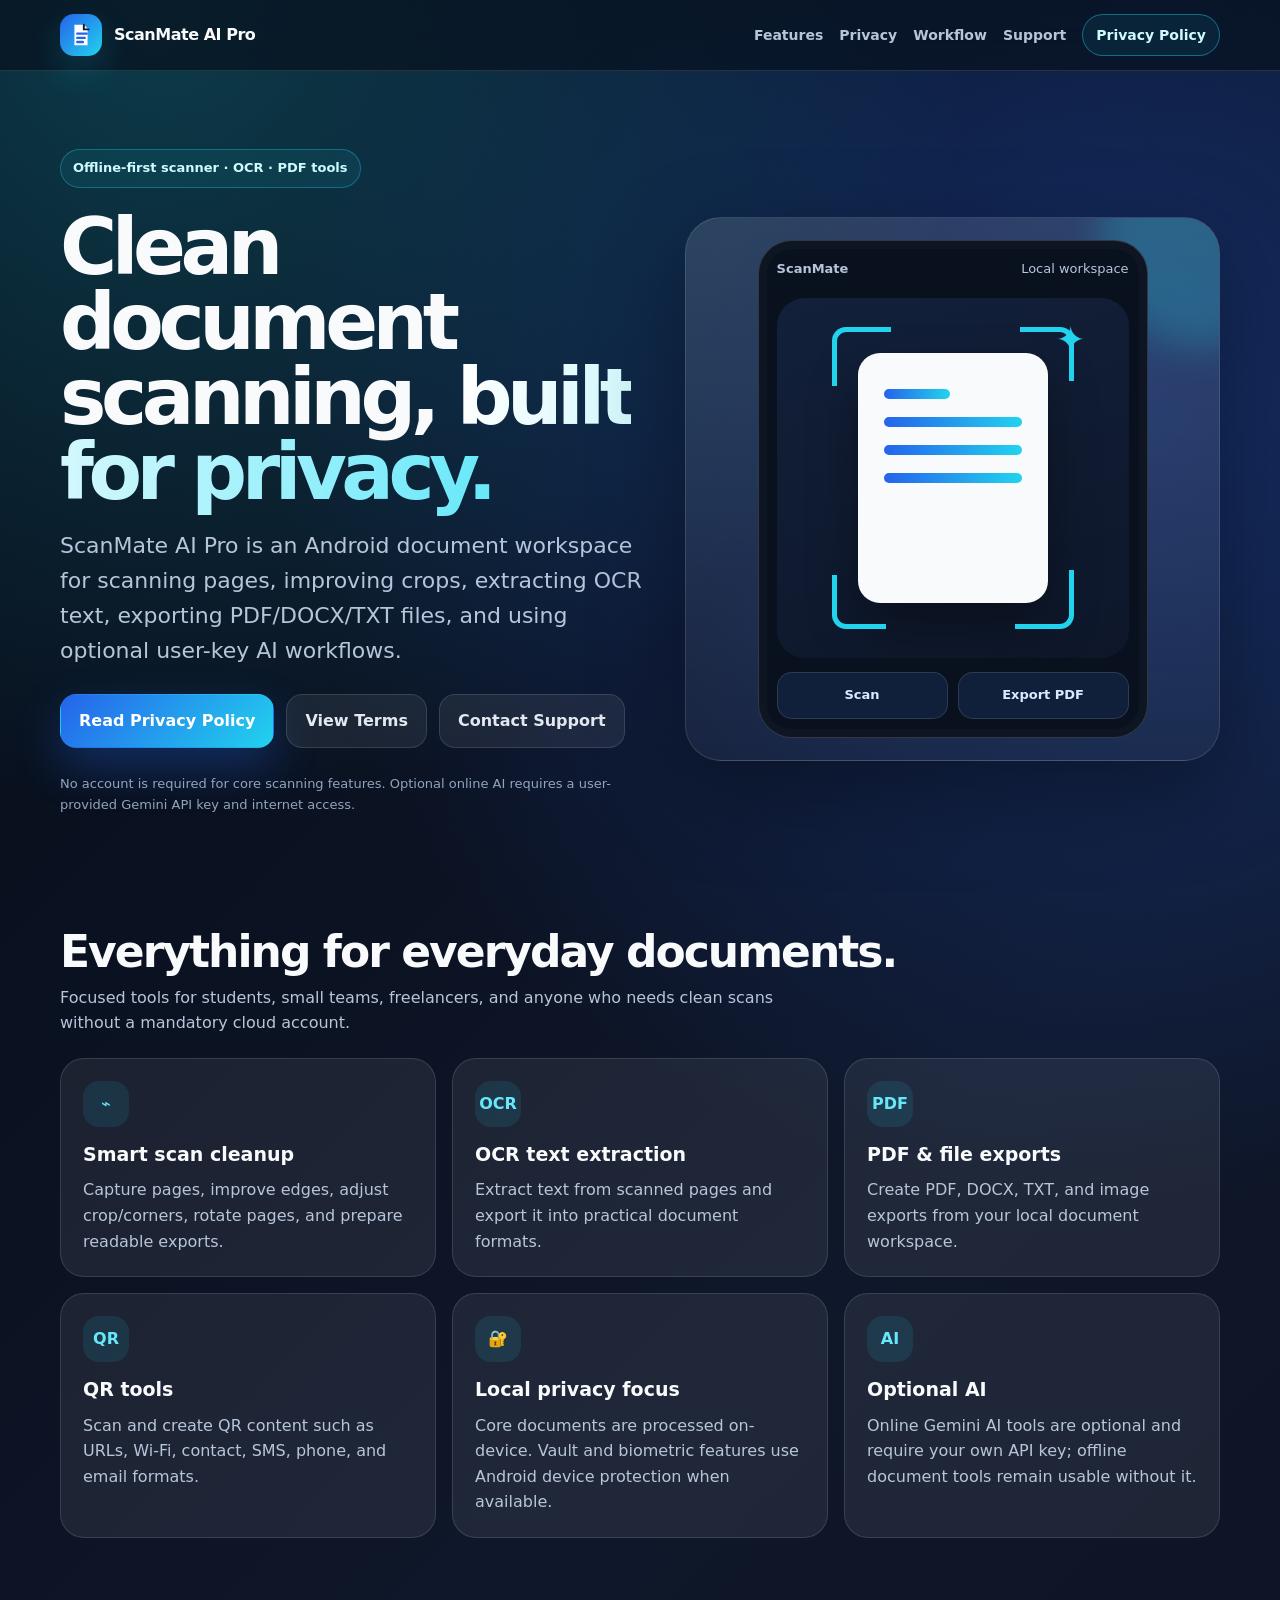
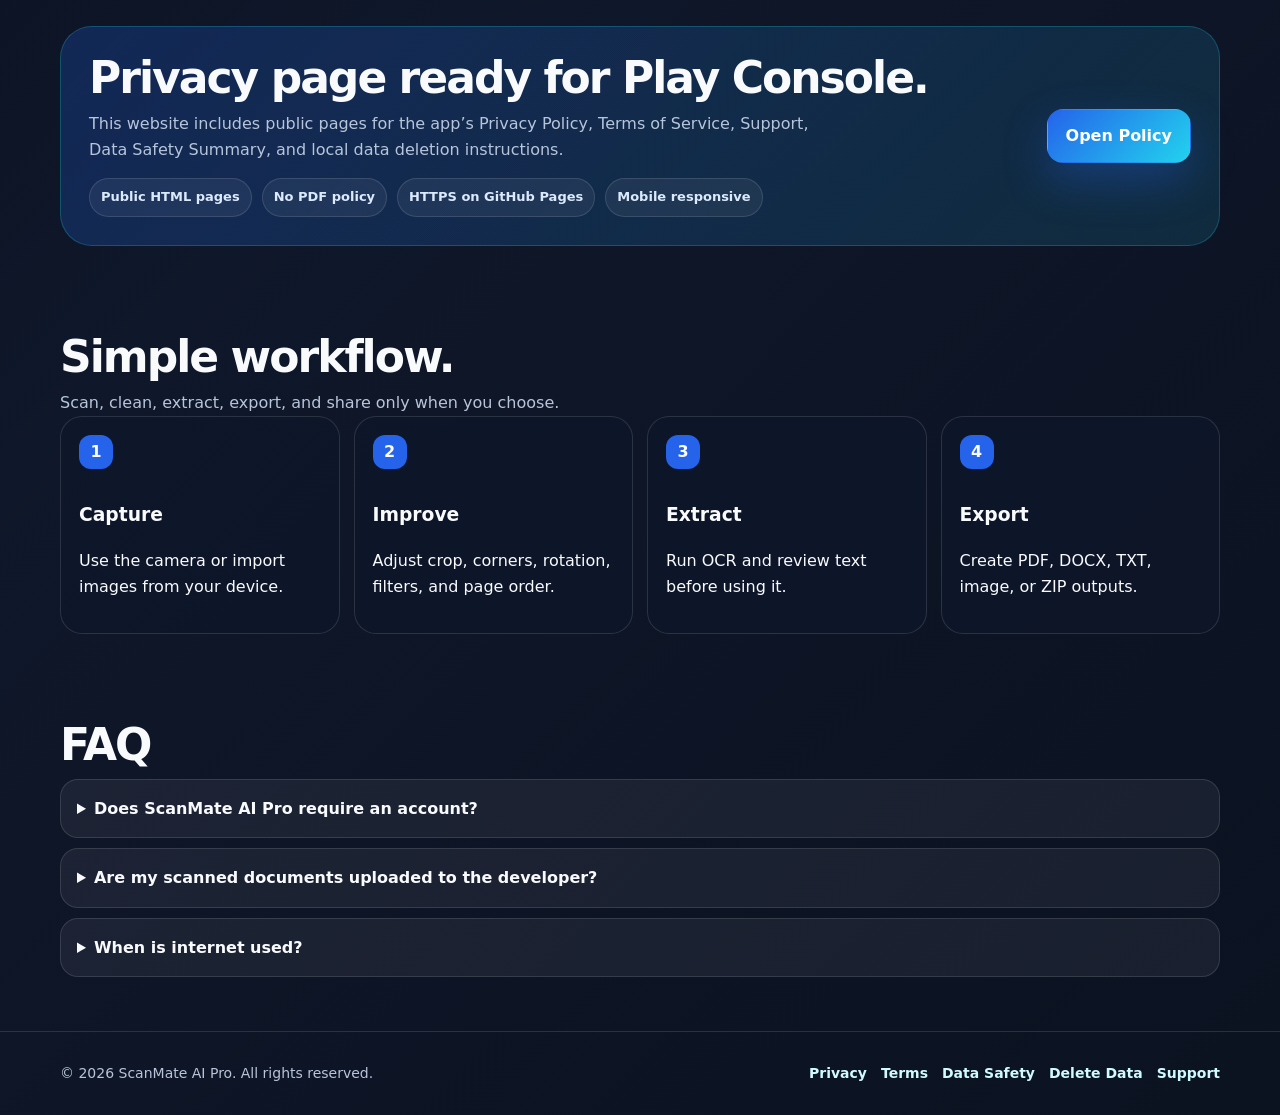
==== index.html @ 618969b6 "Add files via upload" ====
<!doctype html>
<html lang="en">
<head>
  <meta charset="utf-8" />
  <meta name="viewport" content="width=device-width, initial-scale=1" />
  <title>ScanMate AI Pro — Offline-first Document Scanner</title>
  <meta name="description" content="ScanMate AI Pro is an offline-first Android document scanner for scanning, OCR, PDF export, QR tools, local file management, and optional user-key AI workflows." />
  <meta name="theme-color" content="#0F172A" />
  <meta property="og:title" content="ScanMate AI Pro" />
  <meta property="og:description" content="Offline-first Android document scanner for clean scans, OCR, PDF export, and local document tools." />
  <meta property="og:type" content="website" />
  <style>
    :root{
      --bg:#07111f; --bg2:#0f172a; --panel:#101b31; --panel2:#111f38;
      --text:#f8fafc; --muted:#b7c5da; --soft:#dbeafe; --line:rgba(255,255,255,.12);
      --blue:#2563eb; --blue2:#1d4ed8; --cyan:#22d3ee; --cyan2:#67e8f9; --green:#34d399;
      --shadow:0 30px 90px rgba(0,0,0,.35); --radius:28px;
    }
    *{box-sizing:border-box}
    html{scroll-behavior:smooth}
    body{margin:0;font-family:Inter, ui-sans-serif, system-ui, -apple-system, BlinkMacSystemFont, "Segoe UI", Arial, sans-serif;background:radial-gradient(circle at 12% 0%, rgba(34,211,238,.24), transparent 28%),radial-gradient(circle at 86% 14%, rgba(37,99,235,.32), transparent 32%),linear-gradient(135deg,#050b16 0%,#0f172a 52%,#0b1220 100%);color:var(--text);line-height:1.6}
    a{color:inherit;text-decoration:none}
    .container{width:min(1160px, calc(100% - 36px));margin-inline:auto}
    .skip{position:absolute;left:-999px;top:auto}.skip:focus{left:16px;top:16px;background:white;color:#0f172a;padding:10px 14px;border-radius:12px;z-index:20}
    header{position:sticky;top:0;z-index:10;backdrop-filter:blur(18px);background:rgba(7,17,31,.72);border-bottom:1px solid var(--line)}
    .nav{display:flex;align-items:center;justify-content:space-between;padding:14px 0;gap:18px}
    .brand{display:flex;align-items:center;gap:12px;font-weight:900;letter-spacing:-.03em}
    .brand-mark{width:42px;height:42px;border-radius:14px;background:linear-gradient(135deg,var(--blue),var(--cyan));display:grid;place-items:center;box-shadow:0 14px 35px rgba(34,211,238,.18)}
    .brand-mark svg{width:30px;height:30px}.navlinks{display:flex;align-items:center;gap:16px;color:var(--muted);font-size:14px;font-weight:700}.navlinks a:hover{color:var(--text)}
    .cta-mini{border:1px solid rgba(34,211,238,.42);color:#cffafe;padding:9px 13px;border-radius:999px;background:rgba(34,211,238,.08)}
    .hero{padding:78px 0 56px}.hero-grid{display:grid;grid-template-columns:1.05fr .95fr;gap:34px;align-items:center}
    .eyebrow{display:inline-flex;align-items:center;gap:8px;color:#cffafe;border:1px solid rgba(34,211,238,.32);background:rgba(34,211,238,.08);padding:8px 12px;border-radius:999px;font-size:13px;font-weight:800}
    h1{font-size:clamp(42px,7vw,78px);line-height:.96;letter-spacing:-.07em;margin:22px 0 18px} .gradient{background:linear-gradient(90deg,#fff,#67e8f9);-webkit-background-clip:text;background-clip:text;color:transparent}
    .lead{font-size:clamp(17px,2.3vw,22px);color:var(--muted);max-width:720px;margin:0 0 26px}.hero-actions{display:flex;flex-wrap:wrap;gap:12px;margin:26px 0}.btn{display:inline-flex;align-items:center;justify-content:center;gap:10px;padding:13px 18px;border-radius:16px;font-weight:900;border:1px solid transparent}.btn.primary{background:linear-gradient(135deg,var(--blue),var(--cyan));color:#fff;box-shadow:0 18px 45px rgba(37,99,235,.32)}.btn.secondary{background:rgba(255,255,255,.07);border-color:var(--line);color:#e2e8f0}.small-note{font-size:13px;color:#91a4be}
    .phone-card{position:relative;background:linear-gradient(180deg,rgba(255,255,255,.12),rgba(255,255,255,.04));border:1px solid var(--line);border-radius:36px;padding:22px;box-shadow:var(--shadow);overflow:hidden}.phone-card:before{content:"";position:absolute;inset:-80px -90px auto auto;width:210px;height:210px;border-radius:50%;background:rgba(34,211,238,.24);filter:blur(18px)}
    .mock{position:relative;max-width:390px;margin:auto;border:1px solid rgba(255,255,255,.16);border-radius:34px;background:#09111f;padding:18px;box-shadow:inset 0 0 0 8px rgba(255,255,255,.02)}
    .mock-top{display:flex;justify-content:space-between;align-items:center;margin-bottom:18px;color:var(--muted);font-size:13px}.scanner{height:360px;border-radius:28px;background:linear-gradient(160deg,#12203a,#0e172a);position:relative;display:grid;place-items:center;overflow:hidden}.doc{width:190px;height:250px;border-radius:22px;background:#f8fafc;box-shadow:0 25px 50px rgba(0,0,0,.35);position:relative;padding:36px 26px}.doc:before,.doc:after{content:"";position:absolute;border:5px solid var(--cyan);width:54px;height:54px}.doc:before{left:-26px;top:-26px;border-right:0;border-bottom:0;border-radius:14px 0 0 0}.doc:after{right:-26px;bottom:-26px;border-left:0;border-top:0;border-radius:0 0 14px 0}.corner-a,.corner-b{position:absolute;border:5px solid var(--cyan);width:54px;height:54px}.corner-a{right:-26px;top:-26px;border-left:0;border-bottom:0;border-radius:0 14px 0 0}.corner-b{left:-26px;bottom:-26px;border-right:0;border-top:0;border-radius:0 0 0 14px}.line{height:10px;background:linear-gradient(90deg,#2563eb,#22d3ee);border-radius:999px;margin-bottom:18px}.line:nth-child(2){width:90%}.line:nth-child(3){width:72%}.line:nth-child(4){width:48%}.spark{position:absolute;right:-38px;top:-42px;color:#22d3ee;font-size:36px}.mock-buttons{display:grid;grid-template-columns:1fr 1fr;gap:10px;margin-top:14px}.mock-button{background:#10203b;border:1px solid rgba(255,255,255,.12);border-radius:15px;padding:12px;color:#dbeafe;font-size:13px;font-weight:800;text-align:center}
    .section{padding:44px 0}.section-head{display:flex;justify-content:space-between;align-items:end;gap:20px;margin-bottom:22px}.section h2{font-size:clamp(28px,4vw,44px);line-height:1.05;letter-spacing:-.045em;margin:0}.section p.sub{color:var(--muted);max-width:720px;margin:10px 0 0}.grid{display:grid;grid-template-columns:repeat(3,1fr);gap:16px}.card{background:rgba(255,255,255,.07);border:1px solid var(--line);border-radius:24px;padding:22px}.card h3{font-size:19px;margin:12px 0 8px}.card p{color:var(--muted);margin:0}.icon{width:46px;height:46px;border-radius:16px;display:grid;place-items:center;background:rgba(34,211,238,.11);color:#67e8f9;font-weight:900}.privacy-band{background:linear-gradient(135deg,rgba(37,99,235,.24),rgba(34,211,238,.12));border:1px solid rgba(34,211,238,.24);border-radius:32px;padding:28px;display:grid;grid-template-columns:1fr auto;gap:20px;align-items:center}.pill-list{display:flex;flex-wrap:wrap;gap:10px;margin-top:16px}.pill{border:1px solid var(--line);background:rgba(255,255,255,.06);border-radius:999px;padding:8px 11px;color:#dbeafe;font-size:13px;font-weight:800}
    .steps{display:grid;grid-template-columns:repeat(4,1fr);gap:14px}.step{padding:18px;border-radius:22px;border:1px solid var(--line);background:rgba(15,23,42,.72)}.num{display:inline-grid;place-items:center;width:34px;height:34px;border-radius:12px;background:#2563eb;font-weight:900;margin-bottom:12px}.faq details{background:rgba(255,255,255,.06);border:1px solid var(--line);border-radius:18px;padding:16px;margin:10px 0}.faq summary{font-weight:900;cursor:pointer}.faq p{color:var(--muted)}
    footer{border-top:1px solid var(--line);padding:30px 0;color:var(--muted);font-size:14px}.foot{display:flex;justify-content:space-between;gap:20px;flex-wrap:wrap}.foot-links{display:flex;gap:14px;flex-wrap:wrap}.foot-links a{color:#cffafe;font-weight:800}
    @media(max-width:900px){.hero-grid,.privacy-band{grid-template-columns:1fr}.grid,.steps{grid-template-columns:1fr 1fr}.navlinks{display:none}.hero{padding-top:48px}.scanner{height:320px}}
    @media(max-width:560px){.container{width:min(100% - 26px,1160px)}.grid,.steps{grid-template-columns:1fr}.hero-actions .btn{width:100%}.phone-card{padding:12px;border-radius:28px}.doc{transform:scale(.88)}h1{font-size:42px}}
  </style>
</head>
<body>
  <a class="skip" href="#main">Skip to content</a>
  <header>
    <nav class="container nav" aria-label="Primary navigation">
      <a class="brand" href="index.html" aria-label="ScanMate AI Pro home">
        <span class="brand-mark" aria-hidden="true"><svg viewBox="0 0 64 64" fill="none"><path d="M18 10h20l8 8v36H18V10Z" fill="white"/><path d="M38 10v10h10" stroke="#0F172A" stroke-width="4" stroke-linecap="round"/><path d="M24 29h20M24 38h16M24 47h12" stroke="#2563EB" stroke-width="5" stroke-linecap="round"/></svg></span>
        <span>ScanMate AI Pro</span>
      </a>
      <div class="navlinks">
        <a href="#features">Features</a><a href="#privacy">Privacy</a><a href="#workflow">Workflow</a><a href="support.html">Support</a><a class="cta-mini" href="privacy.html">Privacy Policy</a>
      </div>
    </nav>
  </header>
  <main id="main">
    <section class="hero">
      <div class="container hero-grid">
        <div>
          <span class="eyebrow">Offline-first scanner · OCR · PDF tools</span>
          <h1>Clean document scanning, <span class="gradient">built for privacy.</span></h1>
          <p class="lead">ScanMate AI Pro is an Android document workspace for scanning pages, improving crops, extracting OCR text, exporting PDF/DOCX/TXT files, and using optional user-key AI workflows.</p>
          <div class="hero-actions">
            <a class="btn primary" href="privacy.html">Read Privacy Policy</a>
            <a class="btn secondary" href="terms.html">View Terms</a>
            <a class="btn secondary" href="support.html">Contact Support</a>
          </div>
          <p class="small-note">No account is required for core scanning features. Optional online AI requires a user-provided Gemini API key and internet access.</p>
        </div>
        <div class="phone-card" aria-label="App preview illustration">
          <div class="mock">
            <div class="mock-top"><strong>ScanMate</strong><span>Local workspace</span></div>
            <div class="scanner">
              <div class="doc">
                <span class="spark">✦</span><span class="corner-a"></span><span class="corner-b"></span>
                <div class="line"></div><div class="line"></div><div class="line"></div><div class="line"></div>
              </div>
            </div>
            <div class="mock-buttons"><div class="mock-button">Scan</div><div class="mock-button">Export PDF</div></div>
          </div>
        </div>
      </div>
    </section>
    <section id="features" class="section">
      <div class="container">
        <div class="section-head"><div><h2>Everything for everyday documents.</h2><p class="sub">Focused tools for students, small teams, freelancers, and anyone who needs clean scans without a mandatory cloud account.</p></div></div>
        <div class="grid">
          <article class="card"><div class="icon">⌁</div><h3>Smart scan cleanup</h3><p>Capture pages, improve edges, adjust crop/corners, rotate pages, and prepare readable exports.</p></article>
          <article class="card"><div class="icon">OCR</div><h3>OCR text extraction</h3><p>Extract text from scanned pages and export it into practical document formats.</p></article>
          <article class="card"><div class="icon">PDF</div><h3>PDF & file exports</h3><p>Create PDF, DOCX, TXT, and image exports from your local document workspace.</p></article>
          <article class="card"><div class="icon">QR</div><h3>QR tools</h3><p>Scan and create QR content such as URLs, Wi-Fi, contact, SMS, phone, and email formats.</p></article>
          <article class="card"><div class="icon">🔐</div><h3>Local privacy focus</h3><p>Core documents are processed on-device. Vault and biometric features use Android device protection when available.</p></article>
          <article class="card"><div class="icon">AI</div><h3>Optional AI</h3><p>Online Gemini AI tools are optional and require your own API key; offline document tools remain usable without it.</p></article>
        </div>
      </div>
    </section>
    <section id="privacy" class="section">
      <div class="container privacy-band">
        <div>
          <h2>Privacy page ready for Play Console.</h2>
          <p class="sub">This website includes public pages for the app’s Privacy Policy, Terms of Service, Support, Data Safety Summary, and local data deletion instructions.</p>
          <div class="pill-list"><span class="pill">Public HTML pages</span><span class="pill">No PDF policy</span><span class="pill">HTTPS on GitHub Pages</span><span class="pill">Mobile responsive</span></div>
        </div>
        <a class="btn primary" href="privacy.html">Open Policy</a>
      </div>
    </section>
    <section id="workflow" class="section">
      <div class="container">
        <h2>Simple workflow.</h2><p class="sub">Scan, clean, extract, export, and share only when you choose.</p>
        <div class="steps">
          <div class="step"><span class="num">1</span><h3>Capture</h3><p>Use the camera or import images from your device.</p></div>
          <div class="step"><span class="num">2</span><h3>Improve</h3><p>Adjust crop, corners, rotation, filters, and page order.</p></div>
          <div class="step"><span class="num">3</span><h3>Extract</h3><p>Run OCR and review text before using it.</p></div>
          <div class="step"><span class="num">4</span><h3>Export</h3><p>Create PDF, DOCX, TXT, image, or ZIP outputs.</p></div>
        </div>
      </div>
    </section>
    <section class="section faq">
      <div class="container">
        <h2>FAQ</h2>
        <details><summary>Does ScanMate AI Pro require an account?</summary><p>No account is required for core scanning, OCR, local file management, and export features.</p></details>
        <details><summary>Are my scanned documents uploaded to the developer?</summary><p>Core scanning and document processing are designed to happen locally on your device. The developer does not operate a required cloud sync server for core features.</p></details>
        <details><summary>When is internet used?</summary><p>Internet may be used for optional user-key Gemini AI features, opening external help links, or any feature you intentionally use that needs a network connection.</p></details>
      </div>
    </section>
  </main>
  <footer>
    <div class="container foot"><span>© 2026 ScanMate AI Pro. All rights reserved.</span><div class="foot-links"><a href="privacy.html">Privacy</a><a href="terms.html">Terms</a><a href="data-safety.html">Data Safety</a><a href="delete-data.html">Delete Data</a><a href="support.html">Support</a></div></div>
  </footer>
</body>
</html>
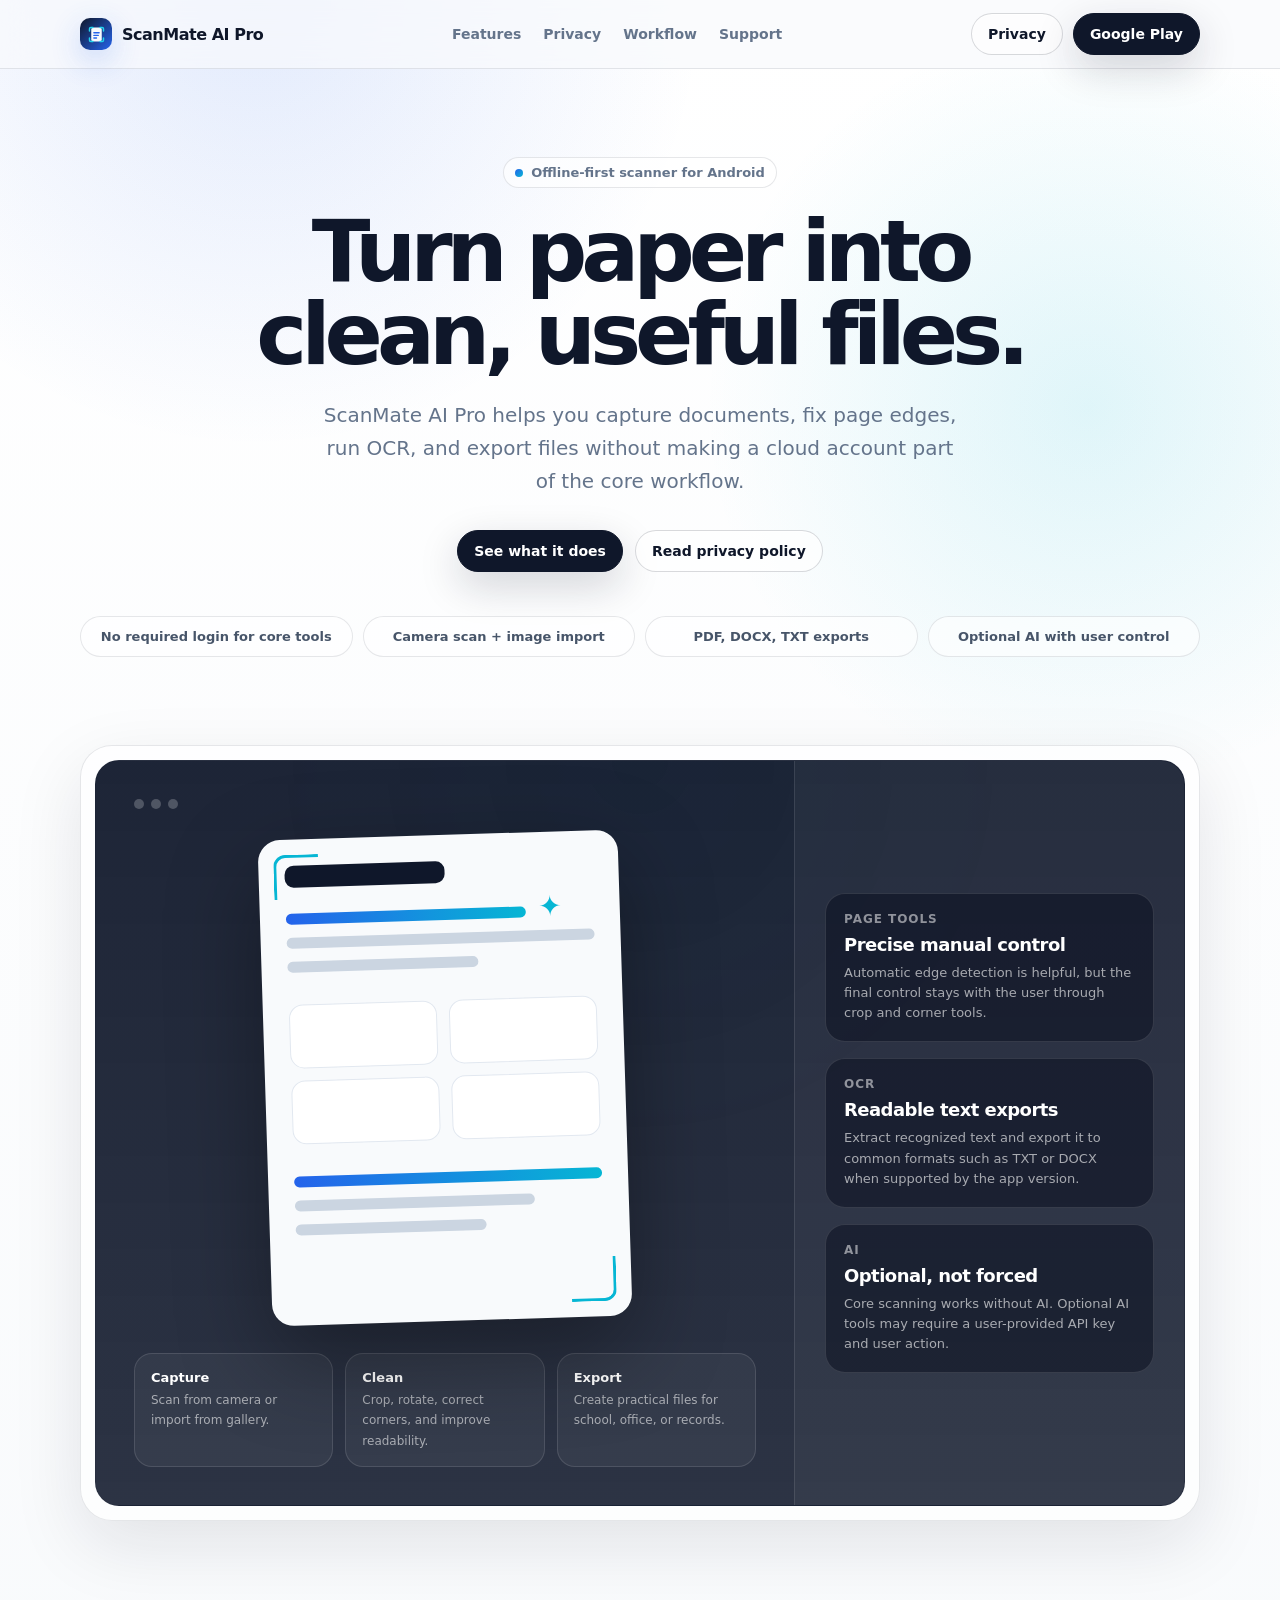
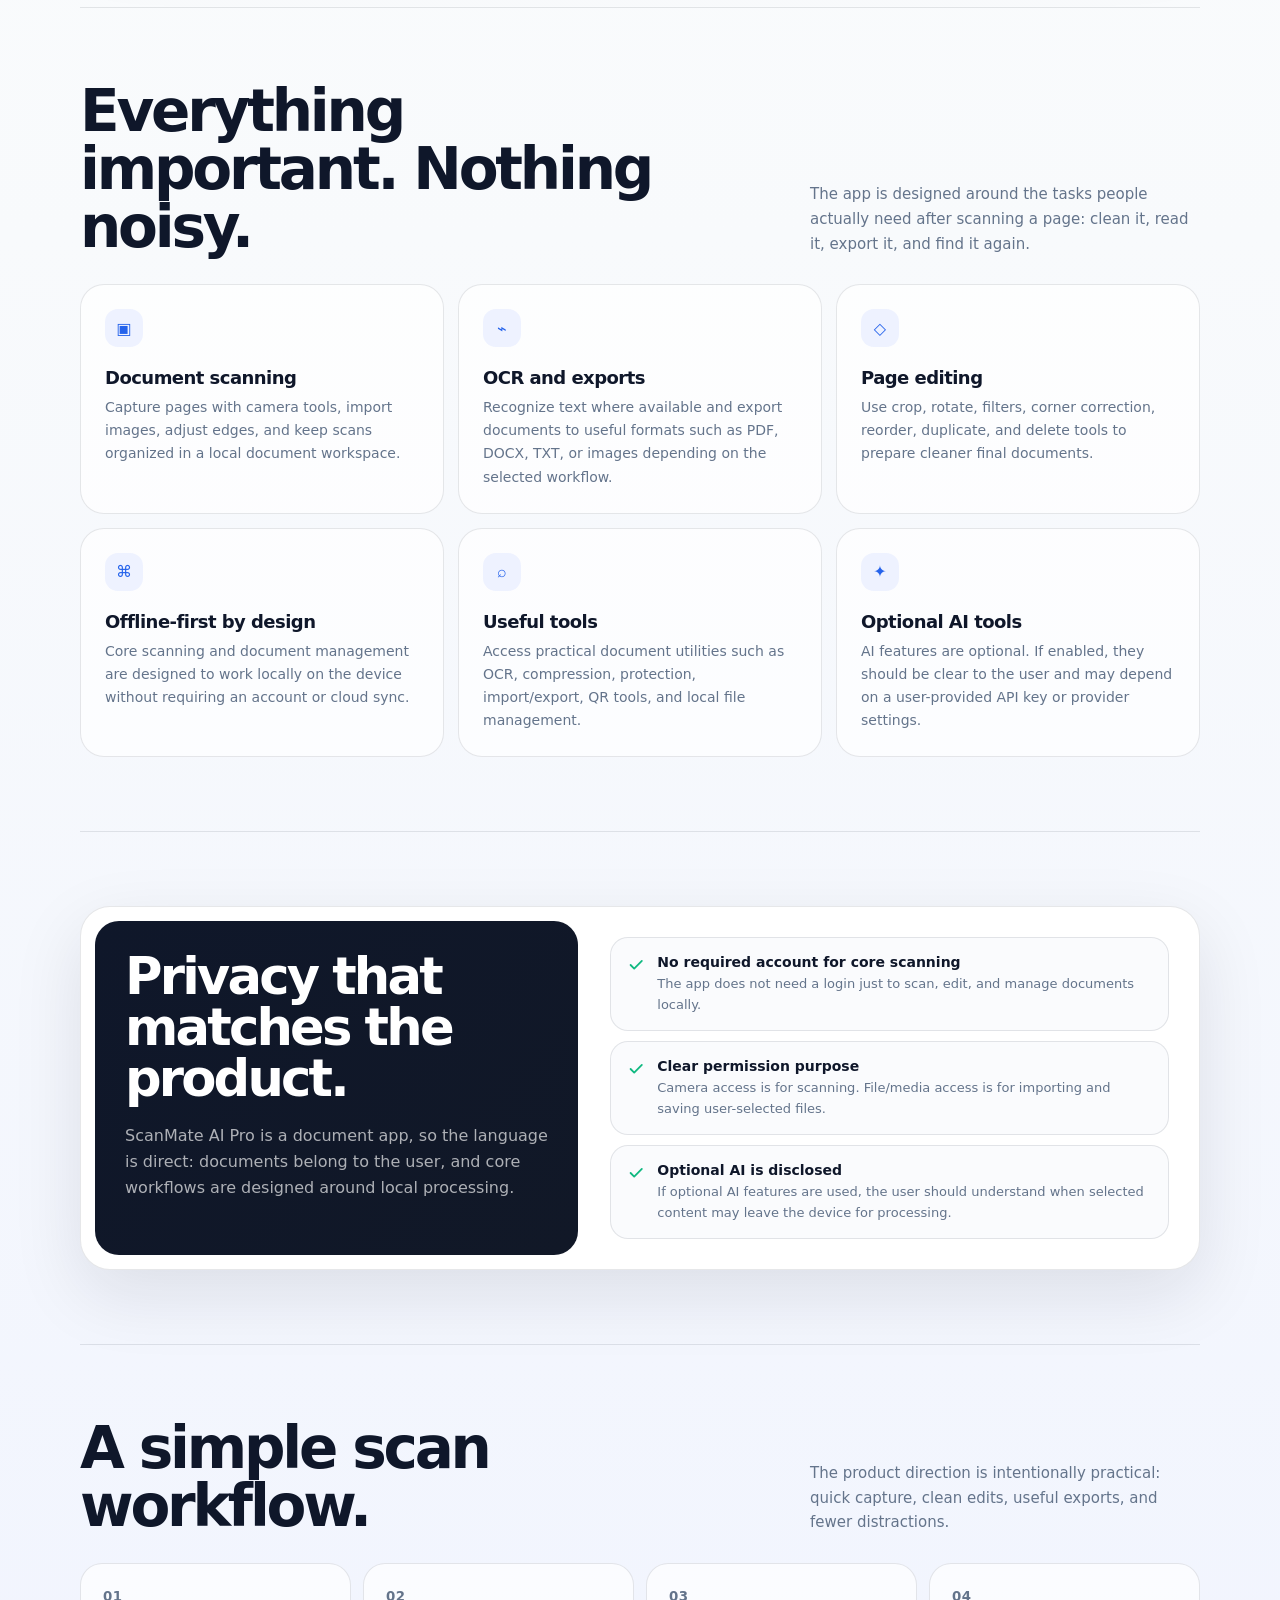
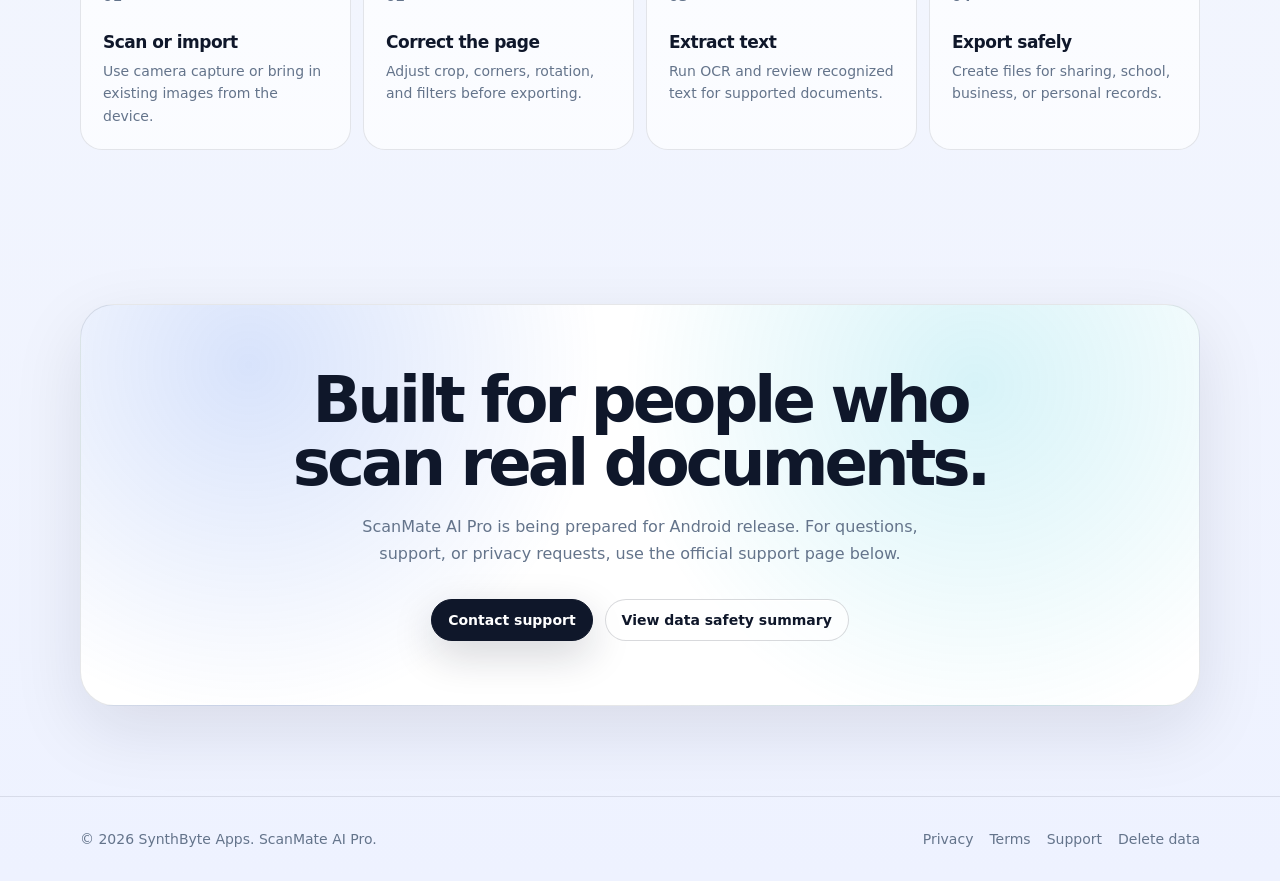
==== commit 75c92f8f: "Update website with better wording and UI" ====
--- a/index.html
+++ b/index.html
@@ -3,131 +3,710 @@
 <head>
   <meta charset="utf-8" />
   <meta name="viewport" content="width=device-width, initial-scale=1" />
-  <title>ScanMate AI Pro — Offline-first Document Scanner</title>
-  <meta name="description" content="ScanMate AI Pro is an offline-first Android document scanner for scanning, OCR, PDF export, QR tools, local file management, and optional user-key AI workflows." />
-  <meta name="theme-color" content="#0F172A" />
+  <title>ScanMate AI Pro — Offline Document Scanner for Android</title>
+  <meta name="description" content="ScanMate AI Pro is an offline-first Android document scanner for clean scans, OCR, PDF/DOCX/TXT export, QR tools, and optional user-controlled AI features." />
+  <meta name="theme-color" content="#0f172a" />
   <meta property="og:title" content="ScanMate AI Pro" />
-  <meta property="og:description" content="Offline-first Android document scanner for clean scans, OCR, PDF export, and local document tools." />
+  <meta property="og:description" content="A clean offline-first scanner for documents, OCR, exports, and local productivity tools." />
   <meta property="og:type" content="website" />
   <style>
-    :root{
-      --bg:#07111f; --bg2:#0f172a; --panel:#101b31; --panel2:#111f38;
-      --text:#f8fafc; --muted:#b7c5da; --soft:#dbeafe; --line:rgba(255,255,255,.12);
-      --blue:#2563eb; --blue2:#1d4ed8; --cyan:#22d3ee; --cyan2:#67e8f9; --green:#34d399;
-      --shadow:0 30px 90px rgba(0,0,0,.35); --radius:28px;
-    }
-    *{box-sizing:border-box}
-    html{scroll-behavior:smooth}
-    body{margin:0;font-family:Inter, ui-sans-serif, system-ui, -apple-system, BlinkMacSystemFont, "Segoe UI", Arial, sans-serif;background:radial-gradient(circle at 12% 0%, rgba(34,211,238,.24), transparent 28%),radial-gradient(circle at 86% 14%, rgba(37,99,235,.32), transparent 32%),linear-gradient(135deg,#050b16 0%,#0f172a 52%,#0b1220 100%);color:var(--text);line-height:1.6}
-    a{color:inherit;text-decoration:none}
-    .container{width:min(1160px, calc(100% - 36px));margin-inline:auto}
-    .skip{position:absolute;left:-999px;top:auto}.skip:focus{left:16px;top:16px;background:white;color:#0f172a;padding:10px 14px;border-radius:12px;z-index:20}
-    header{position:sticky;top:0;z-index:10;backdrop-filter:blur(18px);background:rgba(7,17,31,.72);border-bottom:1px solid var(--line)}
-    .nav{display:flex;align-items:center;justify-content:space-between;padding:14px 0;gap:18px}
-    .brand{display:flex;align-items:center;gap:12px;font-weight:900;letter-spacing:-.03em}
-    .brand-mark{width:42px;height:42px;border-radius:14px;background:linear-gradient(135deg,var(--blue),var(--cyan));display:grid;place-items:center;box-shadow:0 14px 35px rgba(34,211,238,.18)}
-    .brand-mark svg{width:30px;height:30px}.navlinks{display:flex;align-items:center;gap:16px;color:var(--muted);font-size:14px;font-weight:700}.navlinks a:hover{color:var(--text)}
-    .cta-mini{border:1px solid rgba(34,211,238,.42);color:#cffafe;padding:9px 13px;border-radius:999px;background:rgba(34,211,238,.08)}
-    .hero{padding:78px 0 56px}.hero-grid{display:grid;grid-template-columns:1.05fr .95fr;gap:34px;align-items:center}
-    .eyebrow{display:inline-flex;align-items:center;gap:8px;color:#cffafe;border:1px solid rgba(34,211,238,.32);background:rgba(34,211,238,.08);padding:8px 12px;border-radius:999px;font-size:13px;font-weight:800}
-    h1{font-size:clamp(42px,7vw,78px);line-height:.96;letter-spacing:-.07em;margin:22px 0 18px} .gradient{background:linear-gradient(90deg,#fff,#67e8f9);-webkit-background-clip:text;background-clip:text;color:transparent}
-    .lead{font-size:clamp(17px,2.3vw,22px);color:var(--muted);max-width:720px;margin:0 0 26px}.hero-actions{display:flex;flex-wrap:wrap;gap:12px;margin:26px 0}.btn{display:inline-flex;align-items:center;justify-content:center;gap:10px;padding:13px 18px;border-radius:16px;font-weight:900;border:1px solid transparent}.btn.primary{background:linear-gradient(135deg,var(--blue),var(--cyan));color:#fff;box-shadow:0 18px 45px rgba(37,99,235,.32)}.btn.secondary{background:rgba(255,255,255,.07);border-color:var(--line);color:#e2e8f0}.small-note{font-size:13px;color:#91a4be}
-    .phone-card{position:relative;background:linear-gradient(180deg,rgba(255,255,255,.12),rgba(255,255,255,.04));border:1px solid var(--line);border-radius:36px;padding:22px;box-shadow:var(--shadow);overflow:hidden}.phone-card:before{content:"";position:absolute;inset:-80px -90px auto auto;width:210px;height:210px;border-radius:50%;background:rgba(34,211,238,.24);filter:blur(18px)}
-    .mock{position:relative;max-width:390px;margin:auto;border:1px solid rgba(255,255,255,.16);border-radius:34px;background:#09111f;padding:18px;box-shadow:inset 0 0 0 8px rgba(255,255,255,.02)}
-    .mock-top{display:flex;justify-content:space-between;align-items:center;margin-bottom:18px;color:var(--muted);font-size:13px}.scanner{height:360px;border-radius:28px;background:linear-gradient(160deg,#12203a,#0e172a);position:relative;display:grid;place-items:center;overflow:hidden}.doc{width:190px;height:250px;border-radius:22px;background:#f8fafc;box-shadow:0 25px 50px rgba(0,0,0,.35);position:relative;padding:36px 26px}.doc:before,.doc:after{content:"";position:absolute;border:5px solid var(--cyan);width:54px;height:54px}.doc:before{left:-26px;top:-26px;border-right:0;border-bottom:0;border-radius:14px 0 0 0}.doc:after{right:-26px;bottom:-26px;border-left:0;border-top:0;border-radius:0 0 14px 0}.corner-a,.corner-b{position:absolute;border:5px solid var(--cyan);width:54px;height:54px}.corner-a{right:-26px;top:-26px;border-left:0;border-bottom:0;border-radius:0 14px 0 0}.corner-b{left:-26px;bottom:-26px;border-right:0;border-top:0;border-radius:0 0 0 14px}.line{height:10px;background:linear-gradient(90deg,#2563eb,#22d3ee);border-radius:999px;margin-bottom:18px}.line:nth-child(2){width:90%}.line:nth-child(3){width:72%}.line:nth-child(4){width:48%}.spark{position:absolute;right:-38px;top:-42px;color:#22d3ee;font-size:36px}.mock-buttons{display:grid;grid-template-columns:1fr 1fr;gap:10px;margin-top:14px}.mock-button{background:#10203b;border:1px solid rgba(255,255,255,.12);border-radius:15px;padding:12px;color:#dbeafe;font-size:13px;font-weight:800;text-align:center}
-    .section{padding:44px 0}.section-head{display:flex;justify-content:space-between;align-items:end;gap:20px;margin-bottom:22px}.section h2{font-size:clamp(28px,4vw,44px);line-height:1.05;letter-spacing:-.045em;margin:0}.section p.sub{color:var(--muted);max-width:720px;margin:10px 0 0}.grid{display:grid;grid-template-columns:repeat(3,1fr);gap:16px}.card{background:rgba(255,255,255,.07);border:1px solid var(--line);border-radius:24px;padding:22px}.card h3{font-size:19px;margin:12px 0 8px}.card p{color:var(--muted);margin:0}.icon{width:46px;height:46px;border-radius:16px;display:grid;place-items:center;background:rgba(34,211,238,.11);color:#67e8f9;font-weight:900}.privacy-band{background:linear-gradient(135deg,rgba(37,99,235,.24),rgba(34,211,238,.12));border:1px solid rgba(34,211,238,.24);border-radius:32px;padding:28px;display:grid;grid-template-columns:1fr auto;gap:20px;align-items:center}.pill-list{display:flex;flex-wrap:wrap;gap:10px;margin-top:16px}.pill{border:1px solid var(--line);background:rgba(255,255,255,.06);border-radius:999px;padding:8px 11px;color:#dbeafe;font-size:13px;font-weight:800}
-    .steps{display:grid;grid-template-columns:repeat(4,1fr);gap:14px}.step{padding:18px;border-radius:22px;border:1px solid var(--line);background:rgba(15,23,42,.72)}.num{display:inline-grid;place-items:center;width:34px;height:34px;border-radius:12px;background:#2563eb;font-weight:900;margin-bottom:12px}.faq details{background:rgba(255,255,255,.06);border:1px solid var(--line);border-radius:18px;padding:16px;margin:10px 0}.faq summary{font-weight:900;cursor:pointer}.faq p{color:var(--muted)}
-    footer{border-top:1px solid var(--line);padding:30px 0;color:var(--muted);font-size:14px}.foot{display:flex;justify-content:space-between;gap:20px;flex-wrap:wrap}.foot-links{display:flex;gap:14px;flex-wrap:wrap}.foot-links a{color:#cffafe;font-weight:800}
-    @media(max-width:900px){.hero-grid,.privacy-band{grid-template-columns:1fr}.grid,.steps{grid-template-columns:1fr 1fr}.navlinks{display:none}.hero{padding-top:48px}.scanner{height:320px}}
-    @media(max-width:560px){.container{width:min(100% - 26px,1160px)}.grid,.steps{grid-template-columns:1fr}.hero-actions .btn{width:100%}.phone-card{padding:12px;border-radius:28px}.doc{transform:scale(.88)}h1{font-size:42px}}
+    :root {
+      color-scheme: light dark;
+      --bg: #f8fafc;
+      --surface: rgba(255,255,255,.76);
+      --surface-strong: #ffffff;
+      --ink: #0f172a;
+      --muted: #64748b;
+      --line: rgba(15,23,42,.10);
+      --line-strong: rgba(15,23,42,.16);
+      --blue: #2563eb;
+      --cyan: #06b6d4;
+      --navy: #0f172a;
+      --green: #10b981;
+      --radius: 24px;
+      --radius-sm: 14px;
+      --shadow: 0 24px 70px rgba(15, 23, 42, .10);
+      --max: 1120px;
+    }
+
+    * { box-sizing: border-box; }
+    html { scroll-behavior: smooth; }
+    body {
+      margin: 0;
+      font-family: ui-sans-serif, system-ui, -apple-system, BlinkMacSystemFont, "Segoe UI", Roboto, Arial, sans-serif;
+      color: var(--ink);
+      background:
+        radial-gradient(circle at 20% 0%, rgba(37,99,235,.13), transparent 28rem),
+        radial-gradient(circle at 85% 10%, rgba(6,182,212,.12), transparent 24rem),
+        linear-gradient(180deg, #ffffff 0%, var(--bg) 45%, #eef2ff 100%);
+      text-rendering: optimizeLegibility;
+      -webkit-font-smoothing: antialiased;
+    }
+
+    a { color: inherit; text-decoration: none; }
+    p { margin: 0; }
+    .shell { width: min(var(--max), calc(100% - 40px)); margin: 0 auto; }
+
+    .topbar {
+      position: sticky;
+      top: 0;
+      z-index: 20;
+      background: rgba(248,250,252,.72);
+      backdrop-filter: blur(18px);
+      border-bottom: 1px solid var(--line);
+    }
+
+    .nav {
+      height: 68px;
+      display: flex;
+      align-items: center;
+      justify-content: space-between;
+      gap: 18px;
+    }
+
+    .brand {
+      display: inline-flex;
+      align-items: center;
+      gap: 10px;
+      font-weight: 720;
+      letter-spacing: -.03em;
+    }
+
+    .mark {
+      width: 32px;
+      height: 32px;
+      border-radius: 10px;
+      background: linear-gradient(135deg, var(--navy), var(--blue));
+      display: grid;
+      place-items: center;
+      box-shadow: 0 10px 30px rgba(37,99,235,.24);
+    }
+
+    .mark svg { width: 21px; height: 21px; }
+    .links { display: flex; align-items: center; gap: 22px; color: var(--muted); font-size: 14px; font-weight: 560; }
+    .links a:hover { color: var(--ink); }
+    .nav-actions { display: flex; align-items: center; gap: 10px; }
+
+    .btn {
+      display: inline-flex;
+      align-items: center;
+      justify-content: center;
+      min-height: 42px;
+      padding: 0 16px;
+      border-radius: 999px;
+      font-size: 14px;
+      font-weight: 650;
+      border: 1px solid var(--line-strong);
+      background: rgba(255,255,255,.66);
+      color: var(--ink);
+      box-shadow: 0 1px 0 rgba(255,255,255,.8) inset;
+    }
+
+    .btn.primary {
+      background: var(--ink);
+      color: white;
+      border-color: var(--ink);
+      box-shadow: 0 14px 40px rgba(15,23,42,.18);
+    }
+
+    .btn:hover { transform: translateY(-1px); }
+
+    .hero {
+      padding: 88px 0 54px;
+      text-align: center;
+      position: relative;
+    }
+
+    .eyebrow {
+      display: inline-flex;
+      align-items: center;
+      gap: 8px;
+      margin-bottom: 22px;
+      padding: 7px 11px;
+      border: 1px solid var(--line);
+      border-radius: 999px;
+      background: rgba(255,255,255,.62);
+      color: var(--muted);
+      font-size: 13px;
+      font-weight: 620;
+    }
+
+    .dot { width: 8px; height: 8px; border-radius: 999px; background: linear-gradient(135deg, var(--blue), var(--cyan)); }
+
+    h1 {
+      margin: 0 auto;
+      max-width: 850px;
+      font-size: clamp(44px, 8vw, 86px);
+      line-height: .96;
+      letter-spacing: -.07em;
+      font-weight: 820;
+    }
+
+    .hero-copy {
+      max-width: 650px;
+      margin: 24px auto 0;
+      font-size: clamp(17px, 2vw, 20px);
+      color: var(--muted);
+      line-height: 1.65;
+    }
+
+    .hero-actions {
+      display: flex;
+      justify-content: center;
+      flex-wrap: wrap;
+      gap: 12px;
+      margin-top: 32px;
+    }
+
+    .trust-row {
+      display: grid;
+      grid-template-columns: repeat(4, 1fr);
+      gap: 10px;
+      margin-top: 44px;
+    }
+
+    .trust-pill {
+      border: 1px solid var(--line);
+      border-radius: 999px;
+      padding: 12px 14px;
+      background: rgba(255,255,255,.58);
+      color: #475569;
+      font-size: 13px;
+      font-weight: 620;
+    }
+
+    .product {
+      padding: 34px 0 86px;
+    }
+
+    .product-frame {
+      border: 1px solid var(--line);
+      border-radius: calc(var(--radius) + 8px);
+      background: rgba(255,255,255,.62);
+      box-shadow: var(--shadow);
+      padding: 14px;
+    }
+
+    .mockup {
+      min-height: 560px;
+      border-radius: var(--radius);
+      border: 1px solid var(--line);
+      overflow: hidden;
+      background:
+        linear-gradient(180deg, rgba(15,23,42,.94), rgba(15,23,42,.88)),
+        radial-gradient(circle at 50% 0%, rgba(6,182,212,.25), transparent 25rem);
+      display: grid;
+      grid-template-columns: 1fr 390px;
+      color: white;
+    }
+
+    .preview-left {
+      padding: 38px;
+      display: flex;
+      flex-direction: column;
+      justify-content: space-between;
+      min-width: 0;
+    }
+
+    .window-dots { display: flex; gap: 7px; margin-bottom: 26px; }
+    .window-dots span { width: 10px; height: 10px; border-radius: 999px; background: rgba(255,255,255,.22); }
+
+    .scan-card {
+      width: min(360px, 100%);
+      margin: 0 auto;
+      aspect-ratio: 3 / 4.05;
+      background: #f8fafc;
+      color: #0f172a;
+      border-radius: 22px;
+      padding: 26px;
+      position: relative;
+      box-shadow: 0 32px 90px rgba(0,0,0,.35);
+      transform: rotate(-1.8deg);
+    }
+
+    .scan-card::before,
+    .scan-card::after {
+      content: "";
+      position: absolute;
+      width: 42px;
+      height: 42px;
+      border-color: var(--cyan);
+      border-style: solid;
+    }
+
+    .scan-card::before { top: 15px; left: 15px; border-width: 3px 0 0 3px; border-radius: 12px 0 0 0; }
+    .scan-card::after { right: 15px; bottom: 15px; border-width: 0 3px 3px 0; border-radius: 0 0 12px 0; }
+
+    .doc-title { height: 22px; width: 52%; background: #0f172a; border-radius: 9px; margin-bottom: 26px; }
+    .line { height: 11px; border-radius: 999px; background: #cbd5e1; margin: 13px 0; }
+    .line.blue { background: linear-gradient(90deg, #2563eb, #06b6d4); }
+    .line.short { width: 62%; }
+    .line.med { width: 78%; }
+    .doc-grid { display: grid; grid-template-columns: 1fr 1fr; gap: 12px; margin: 32px 0; }
+    .doc-box { height: 64px; border: 1px solid #e2e8f0; border-radius: 14px; background: white; }
+    .sparkle { position: absolute; top: 58px; right: 58px; color: var(--cyan); font-size: 28px; }
+
+    .preview-caption {
+      display: grid;
+      grid-template-columns: repeat(3, 1fr);
+      gap: 12px;
+      margin-top: 32px;
+    }
+
+    .caption-card {
+      border: 1px solid rgba(255,255,255,.12);
+      background: rgba(255,255,255,.05);
+      border-radius: 18px;
+      padding: 16px;
+    }
+
+    .caption-card strong { display: block; font-size: 13px; margin-bottom: 4px; }
+    .caption-card span { color: rgba(255,255,255,.58); font-size: 12px; line-height: 1.45; }
+
+    .preview-right {
+      border-left: 1px solid rgba(255,255,255,.10);
+      background: rgba(255,255,255,.04);
+      padding: 30px;
+      display: flex;
+      flex-direction: column;
+      justify-content: center;
+      gap: 16px;
+    }
+
+    .panel {
+      border: 1px solid rgba(255,255,255,.12);
+      background: rgba(2,6,23,.42);
+      border-radius: 20px;
+      padding: 18px;
+    }
+
+    .panel-kicker { color: rgba(255,255,255,.52); font-size: 12px; font-weight: 700; text-transform: uppercase; letter-spacing: .08em; }
+    .panel-title { margin-top: 8px; font-size: 18px; font-weight: 760; letter-spacing: -.03em; }
+    .panel-text { margin-top: 8px; color: rgba(255,255,255,.62); font-size: 13px; line-height: 1.55; }
+
+    .section {
+      padding: 74px 0;
+      border-top: 1px solid var(--line);
+    }
+
+    .section-head {
+      display: flex;
+      align-items: end;
+      justify-content: space-between;
+      gap: 28px;
+      margin-bottom: 28px;
+    }
+
+    .section h2 {
+      margin: 0;
+      max-width: 620px;
+      font-size: clamp(32px, 5vw, 58px);
+      line-height: 1;
+      letter-spacing: -.055em;
+    }
+
+    .section-note {
+      max-width: 390px;
+      color: var(--muted);
+      line-height: 1.65;
+      font-size: 15px;
+    }
+
+    .features {
+      display: grid;
+      grid-template-columns: repeat(3, 1fr);
+      gap: 14px;
+    }
+
+    .feature {
+      background: rgba(255,255,255,.70);
+      border: 1px solid var(--line);
+      border-radius: var(--radius);
+      padding: 24px;
+      min-height: 210px;
+    }
+
+    .feature-icon {
+      width: 38px;
+      height: 38px;
+      border-radius: 13px;
+      display: grid;
+      place-items: center;
+      background: #eef2ff;
+      color: var(--blue);
+      margin-bottom: 20px;
+    }
+
+    .feature h3 {
+      margin: 0 0 8px;
+      font-size: 18px;
+      letter-spacing: -.03em;
+    }
+
+    .feature p {
+      color: var(--muted);
+      line-height: 1.65;
+      font-size: 14px;
+    }
+
+    .privacy-card {
+      display: grid;
+      grid-template-columns: .9fr 1.1fr;
+      gap: 16px;
+      align-items: stretch;
+      background: var(--surface-strong);
+      border: 1px solid var(--line);
+      border-radius: calc(var(--radius) + 6px);
+      padding: 14px;
+      box-shadow: var(--shadow);
+    }
+
+    .privacy-copy {
+      padding: 30px;
+      border-radius: var(--radius);
+      background: linear-gradient(135deg, var(--navy), #111827);
+      color: white;
+    }
+
+    .privacy-copy h2 { margin: 0; font-size: clamp(30px, 4vw, 52px); letter-spacing: -.055em; line-height: 1; }
+    .privacy-copy p { color: rgba(255,255,255,.66); line-height: 1.65; margin-top: 18px; }
+
+    .checklist {
+      display: grid;
+      gap: 10px;
+      padding: 16px;
+    }
+
+    .check {
+      border: 1px solid var(--line);
+      border-radius: 18px;
+      padding: 16px;
+      background: rgba(248,250,252,.75);
+      display: flex;
+      gap: 12px;
+      align-items: flex-start;
+    }
+
+    .check svg { flex: 0 0 auto; margin-top: 2px; color: var(--green); }
+    .check strong { display: block; font-size: 14px; margin-bottom: 3px; }
+    .check span { color: var(--muted); font-size: 13px; line-height: 1.5; }
+
+    .workflow {
+      display: grid;
+      grid-template-columns: repeat(4, 1fr);
+      gap: 12px;
+    }
+
+    .step {
+      border: 1px solid var(--line);
+      background: rgba(255,255,255,.66);
+      border-radius: 22px;
+      padding: 22px;
+    }
+
+    .step small {
+      display: inline-flex;
+      margin-bottom: 28px;
+      color: var(--muted);
+      font-weight: 720;
+      letter-spacing: .04em;
+    }
+
+    .step h3 { margin: 0 0 8px; font-size: 17px; letter-spacing: -.03em; }
+    .step p { color: var(--muted); font-size: 14px; line-height: 1.6; }
+
+    .cta {
+      padding: 80px 0 90px;
+    }
+
+    .cta-box {
+      border-radius: 34px;
+      border: 1px solid var(--line);
+      background:
+        radial-gradient(circle at 15% 15%, rgba(37,99,235,.18), transparent 22rem),
+        radial-gradient(circle at 80% 20%, rgba(6,182,212,.16), transparent 22rem),
+        #ffffff;
+      box-shadow: var(--shadow);
+      padding: clamp(28px, 6vw, 64px);
+      text-align: center;
+    }
+
+    .cta-box h2 {
+      margin: 0 auto;
+      max-width: 700px;
+      font-size: clamp(34px, 6vw, 64px);
+      line-height: .98;
+      letter-spacing: -.06em;
+    }
+
+    .cta-box p {
+      max-width: 600px;
+      margin: 18px auto 0;
+      color: var(--muted);
+      line-height: 1.7;
+    }
+
+    footer {
+      border-top: 1px solid var(--line);
+      padding: 34px 0;
+      color: var(--muted);
+      font-size: 14px;
+    }
+
+    .footer-grid {
+      display: flex;
+      justify-content: space-between;
+      align-items: center;
+      gap: 18px;
+      flex-wrap: wrap;
+    }
+
+    .footer-links { display: flex; flex-wrap: wrap; gap: 16px; }
+    .footer-links a { color: var(--muted); }
+    .footer-links a:hover { color: var(--ink); }
+
+    @media (max-width: 900px) {
+      .links { display: none; }
+      .trust-row, .features, .workflow { grid-template-columns: 1fr 1fr; }
+      .mockup { grid-template-columns: 1fr; }
+      .preview-right { border-left: 0; border-top: 1px solid rgba(255,255,255,.10); }
+      .privacy-card { grid-template-columns: 1fr; }
+      .section-head { display: block; }
+      .section-note { margin-top: 14px; }
+    }
+
+    @media (max-width: 620px) {
+      .shell { width: min(100% - 26px, var(--max)); }
+      .nav-actions .btn:not(.primary) { display: none; }
+      .hero { padding-top: 58px; }
+      .trust-row, .features, .workflow, .preview-caption { grid-template-columns: 1fr; }
+      .preview-left, .preview-right { padding: 22px; }
+      .mockup { min-height: 0; }
+      .scan-card { transform: none; }
+      .hero-actions .btn { width: 100%; }
+    }
   </style>
 </head>
 <body>
-  <a class="skip" href="#main">Skip to content</a>
-  <header>
-    <nav class="container nav" aria-label="Primary navigation">
+  <header class="topbar">
+    <div class="shell nav">
       <a class="brand" href="index.html" aria-label="ScanMate AI Pro home">
-        <span class="brand-mark" aria-hidden="true"><svg viewBox="0 0 64 64" fill="none"><path d="M18 10h20l8 8v36H18V10Z" fill="white"/><path d="M38 10v10h10" stroke="#0F172A" stroke-width="4" stroke-linecap="round"/><path d="M24 29h20M24 38h16M24 47h12" stroke="#2563EB" stroke-width="5" stroke-linecap="round"/></svg></span>
+        <span class="mark" aria-hidden="true">
+          <svg viewBox="0 0 24 24" fill="none">
+            <rect x="6" y="4" width="12" height="16" rx="2.2" fill="#f8fafc"/>
+            <path d="M9 10h6M9 13h5M9 16h3" stroke="#2563eb" stroke-width="1.6" stroke-linecap="round"/>
+            <path d="M4 8V5.5C4 4.7 4.7 4 5.5 4H8M16 4h2.5c.8 0 1.5.7 1.5 1.5V8M20 16v2.5c0 .8-.7 1.5-1.5 1.5H16M8 20H5.5C4.7 20 4 19.3 4 18.5V16" stroke="#22d3ee" stroke-width="1.7" stroke-linecap="round"/>
+          </svg>
+        </span>
         <span>ScanMate AI Pro</span>
       </a>
-      <div class="navlinks">
-        <a href="#features">Features</a><a href="#privacy">Privacy</a><a href="#workflow">Workflow</a><a href="support.html">Support</a><a class="cta-mini" href="privacy.html">Privacy Policy</a>
-      </div>
-    </nav>
+
+      <nav class="links" aria-label="Primary navigation">
+        <a href="#features">Features</a>
+        <a href="#privacy">Privacy</a>
+        <a href="#workflow">Workflow</a>
+        <a href="support.html">Support</a>
+      </nav>
+
+      <div class="nav-actions">
+        <a class="btn" href="privacy.html">Privacy</a>
+        <a class="btn primary" href="#status">Google Play</a>
+      </div>
+    </div>
   </header>
-  <main id="main">
-    <section class="hero">
-      <div class="container hero-grid">
-        <div>
-          <span class="eyebrow">Offline-first scanner · OCR · PDF tools</span>
-          <h1>Clean document scanning, <span class="gradient">built for privacy.</span></h1>
-          <p class="lead">ScanMate AI Pro is an Android document workspace for scanning pages, improving crops, extracting OCR text, exporting PDF/DOCX/TXT files, and using optional user-key AI workflows.</p>
-          <div class="hero-actions">
-            <a class="btn primary" href="privacy.html">Read Privacy Policy</a>
-            <a class="btn secondary" href="terms.html">View Terms</a>
-            <a class="btn secondary" href="support.html">Contact Support</a>
-          </div>
-          <p class="small-note">No account is required for core scanning features. Optional online AI requires a user-provided Gemini API key and internet access.</p>
-        </div>
-        <div class="phone-card" aria-label="App preview illustration">
-          <div class="mock">
-            <div class="mock-top"><strong>ScanMate</strong><span>Local workspace</span></div>
-            <div class="scanner">
-              <div class="doc">
-                <span class="spark">✦</span><span class="corner-a"></span><span class="corner-b"></span>
-                <div class="line"></div><div class="line"></div><div class="line"></div><div class="line"></div>
+
+  <main>
+    <section class="shell hero">
+      <div class="eyebrow"><span class="dot"></span>Offline-first scanner for Android</div>
+      <h1>Turn paper into clean, useful files.</h1>
+      <p class="hero-copy">
+        ScanMate AI Pro helps you capture documents, fix page edges, run OCR, and export files without making a cloud account part of the core workflow.
+      </p>
+      <div class="hero-actions">
+        <a class="btn primary" href="#features">See what it does</a>
+        <a class="btn" href="privacy.html">Read privacy policy</a>
+      </div>
+
+      <div class="trust-row" aria-label="Product highlights">
+        <div class="trust-pill">No required login for core tools</div>
+        <div class="trust-pill">Camera scan + image import</div>
+        <div class="trust-pill">PDF, DOCX, TXT exports</div>
+        <div class="trust-pill">Optional AI with user control</div>
+      </div>
+    </section>
+
+    <section class="shell product" aria-label="Product preview">
+      <div class="product-frame">
+        <div class="mockup">
+          <div class="preview-left">
+            <div>
+              <div class="window-dots" aria-hidden="true"><span></span><span></span><span></span></div>
+              <div class="scan-card" aria-label="Document scanning preview">
+                <div class="sparkle" aria-hidden="true">✦</div>
+                <div class="doc-title"></div>
+                <div class="line blue med"></div>
+                <div class="line"></div>
+                <div class="line short"></div>
+                <div class="doc-grid">
+                  <div class="doc-box"></div>
+                  <div class="doc-box"></div>
+                  <div class="doc-box"></div>
+                  <div class="doc-box"></div>
+                </div>
+                <div class="line blue"></div>
+                <div class="line med"></div>
+                <div class="line short"></div>
               </div>
             </div>
-            <div class="mock-buttons"><div class="mock-button">Scan</div><div class="mock-button">Export PDF</div></div>
+
+            <div class="preview-caption">
+              <div class="caption-card"><strong>Capture</strong><span>Scan from camera or import from gallery.</span></div>
+              <div class="caption-card"><strong>Clean</strong><span>Crop, rotate, correct corners, and improve readability.</span></div>
+              <div class="caption-card"><strong>Export</strong><span>Create practical files for school, office, or records.</span></div>
+            </div>
+          </div>
+
+          <aside class="preview-right">
+            <div class="panel">
+              <div class="panel-kicker">Page tools</div>
+              <div class="panel-title">Precise manual control</div>
+              <p class="panel-text">Automatic edge detection is helpful, but the final control stays with the user through crop and corner tools.</p>
+            </div>
+            <div class="panel">
+              <div class="panel-kicker">OCR</div>
+              <div class="panel-title">Readable text exports</div>
+              <p class="panel-text">Extract recognized text and export it to common formats such as TXT or DOCX when supported by the app version.</p>
+            </div>
+            <div class="panel">
+              <div class="panel-kicker">AI</div>
+              <div class="panel-title">Optional, not forced</div>
+              <p class="panel-text">Core scanning works without AI. Optional AI tools may require a user-provided API key and user action.</p>
+            </div>
+          </aside>
+        </div>
+      </div>
+    </section>
+
+    <section id="features" class="shell section">
+      <div class="section-head">
+        <h2>Everything important. Nothing noisy.</h2>
+        <p class="section-note">The app is designed around the tasks people actually need after scanning a page: clean it, read it, export it, and find it again.</p>
+      </div>
+
+      <div class="features">
+        <article class="feature">
+          <div class="feature-icon">▣</div>
+          <h3>Document scanning</h3>
+          <p>Capture pages with camera tools, import images, adjust edges, and keep scans organized in a local document workspace.</p>
+        </article>
+        <article class="feature">
+          <div class="feature-icon">⌁</div>
+          <h3>OCR and exports</h3>
+          <p>Recognize text where available and export documents to useful formats such as PDF, DOCX, TXT, or images depending on the selected workflow.</p>
+        </article>
+        <article class="feature">
+          <div class="feature-icon">◇</div>
+          <h3>Page editing</h3>
+          <p>Use crop, rotate, filters, corner correction, reorder, duplicate, and delete tools to prepare cleaner final documents.</p>
+        </article>
+        <article class="feature">
+          <div class="feature-icon">⌘</div>
+          <h3>Offline-first by design</h3>
+          <p>Core scanning and document management are designed to work locally on the device without requiring an account or cloud sync.</p>
+        </article>
+        <article class="feature">
+          <div class="feature-icon">⌕</div>
+          <h3>Useful tools</h3>
+          <p>Access practical document utilities such as OCR, compression, protection, import/export, QR tools, and local file management.</p>
+        </article>
+        <article class="feature">
+          <div class="feature-icon">✦</div>
+          <h3>Optional AI tools</h3>
+          <p>AI features are optional. If enabled, they should be clear to the user and may depend on a user-provided API key or provider settings.</p>
+        </article>
+      </div>
+    </section>
+
+    <section id="privacy" class="shell section">
+      <div class="privacy-card">
+        <div class="privacy-copy">
+          <h2>Privacy that matches the product.</h2>
+          <p>
+            ScanMate AI Pro is a document app, so the language is direct: documents belong to the user, and core workflows are designed around local processing.
+          </p>
+        </div>
+
+        <div class="checklist">
+          <div class="check">
+            <svg width="18" height="18" viewBox="0 0 20 20" fill="none"><path d="M16.5 5.5 8 14l-4-4" stroke="currentColor" stroke-width="2" stroke-linecap="round" stroke-linejoin="round"/></svg>
+            <div><strong>No required account for core scanning</strong><span>The app does not need a login just to scan, edit, and manage documents locally.</span></div>
+          </div>
+          <div class="check">
+            <svg width="18" height="18" viewBox="0 0 20 20" fill="none"><path d="M16.5 5.5 8 14l-4-4" stroke="currentColor" stroke-width="2" stroke-linecap="round" stroke-linejoin="round"/></svg>
+            <div><strong>Clear permission purpose</strong><span>Camera access is for scanning. File/media access is for importing and saving user-selected files.</span></div>
+          </div>
+          <div class="check">
+            <svg width="18" height="18" viewBox="0 0 20 20" fill="none"><path d="M16.5 5.5 8 14l-4-4" stroke="currentColor" stroke-width="2" stroke-linecap="round" stroke-linejoin="round"/></svg>
+            <div><strong>Optional AI is disclosed</strong><span>If optional AI features are used, the user should understand when selected content may leave the device for processing.</span></div>
           </div>
         </div>
       </div>
     </section>
-    <section id="features" class="section">
-      <div class="container">
-        <div class="section-head"><div><h2>Everything for everyday documents.</h2><p class="sub">Focused tools for students, small teams, freelancers, and anyone who needs clean scans without a mandatory cloud account.</p></div></div>
-        <div class="grid">
-          <article class="card"><div class="icon">⌁</div><h3>Smart scan cleanup</h3><p>Capture pages, improve edges, adjust crop/corners, rotate pages, and prepare readable exports.</p></article>
-          <article class="card"><div class="icon">OCR</div><h3>OCR text extraction</h3><p>Extract text from scanned pages and export it into practical document formats.</p></article>
-          <article class="card"><div class="icon">PDF</div><h3>PDF & file exports</h3><p>Create PDF, DOCX, TXT, and image exports from your local document workspace.</p></article>
-          <article class="card"><div class="icon">QR</div><h3>QR tools</h3><p>Scan and create QR content such as URLs, Wi-Fi, contact, SMS, phone, and email formats.</p></article>
-          <article class="card"><div class="icon">🔐</div><h3>Local privacy focus</h3><p>Core documents are processed on-device. Vault and biometric features use Android device protection when available.</p></article>
-          <article class="card"><div class="icon">AI</div><h3>Optional AI</h3><p>Online Gemini AI tools are optional and require your own API key; offline document tools remain usable without it.</p></article>
+
+    <section id="workflow" class="shell section">
+      <div class="section-head">
+        <h2>A simple scan workflow.</h2>
+        <p class="section-note">The product direction is intentionally practical: quick capture, clean edits, useful exports, and fewer distractions.</p>
+      </div>
+
+      <div class="workflow">
+        <article class="step">
+          <small>01</small>
+          <h3>Scan or import</h3>
+          <p>Use camera capture or bring in existing images from the device.</p>
+        </article>
+        <article class="step">
+          <small>02</small>
+          <h3>Correct the page</h3>
+          <p>Adjust crop, corners, rotation, and filters before exporting.</p>
+        </article>
+        <article class="step">
+          <small>03</small>
+          <h3>Extract text</h3>
+          <p>Run OCR and review recognized text for supported documents.</p>
+        </article>
+        <article class="step">
+          <small>04</small>
+          <h3>Export safely</h3>
+          <p>Create files for sharing, school, business, or personal records.</p>
+        </article>
+      </div>
+    </section>
+
+    <section id="status" class="shell cta">
+      <div class="cta-box">
+        <h2>Built for people who scan real documents.</h2>
+        <p>
+          ScanMate AI Pro is being prepared for Android release. For questions, support, or privacy requests, use the official support page below.
+        </p>
+        <div class="hero-actions">
+          <a class="btn primary" href="support.html">Contact support</a>
+          <a class="btn" href="data-safety.html">View data safety summary</a>
         </div>
-      </div>
-    </section>
-    <section id="privacy" class="section">
-      <div class="container privacy-band">
-        <div>
-          <h2>Privacy page ready for Play Console.</h2>
-          <p class="sub">This website includes public pages for the app’s Privacy Policy, Terms of Service, Support, Data Safety Summary, and local data deletion instructions.</p>
-          <div class="pill-list"><span class="pill">Public HTML pages</span><span class="pill">No PDF policy</span><span class="pill">HTTPS on GitHub Pages</span><span class="pill">Mobile responsive</span></div>
-        </div>
-        <a class="btn primary" href="privacy.html">Open Policy</a>
-      </div>
-    </section>
-    <section id="workflow" class="section">
-      <div class="container">
-        <h2>Simple workflow.</h2><p class="sub">Scan, clean, extract, export, and share only when you choose.</p>
-        <div class="steps">
-          <div class="step"><span class="num">1</span><h3>Capture</h3><p>Use the camera or import images from your device.</p></div>
-          <div class="step"><span class="num">2</span><h3>Improve</h3><p>Adjust crop, corners, rotation, filters, and page order.</p></div>
-          <div class="step"><span class="num">3</span><h3>Extract</h3><p>Run OCR and review text before using it.</p></div>
-          <div class="step"><span class="num">4</span><h3>Export</h3><p>Create PDF, DOCX, TXT, image, or ZIP outputs.</p></div>
-        </div>
-      </div>
-    </section>
-    <section class="section faq">
-      <div class="container">
-        <h2>FAQ</h2>
-        <details><summary>Does ScanMate AI Pro require an account?</summary><p>No account is required for core scanning, OCR, local file management, and export features.</p></details>
-        <details><summary>Are my scanned documents uploaded to the developer?</summary><p>Core scanning and document processing are designed to happen locally on your device. The developer does not operate a required cloud sync server for core features.</p></details>
-        <details><summary>When is internet used?</summary><p>Internet may be used for optional user-key Gemini AI features, opening external help links, or any feature you intentionally use that needs a network connection.</p></details>
       </div>
     </section>
   </main>
+
   <footer>
-    <div class="container foot"><span>© 2026 ScanMate AI Pro. All rights reserved.</span><div class="foot-links"><a href="privacy.html">Privacy</a><a href="terms.html">Terms</a><a href="data-safety.html">Data Safety</a><a href="delete-data.html">Delete Data</a><a href="support.html">Support</a></div></div>
+    <div class="shell footer-grid">
+      <div>© 2026 SynthByte Apps. ScanMate AI Pro.</div>
+      <nav class="footer-links" aria-label="Footer links">
+        <a href="privacy.html">Privacy</a>
+        <a href="terms.html">Terms</a>
+        <a href="support.html">Support</a>
+        <a href="delete-data.html">Delete data</a>
+      </nav>
+    </div>
   </footer>
 </body>
 </html>
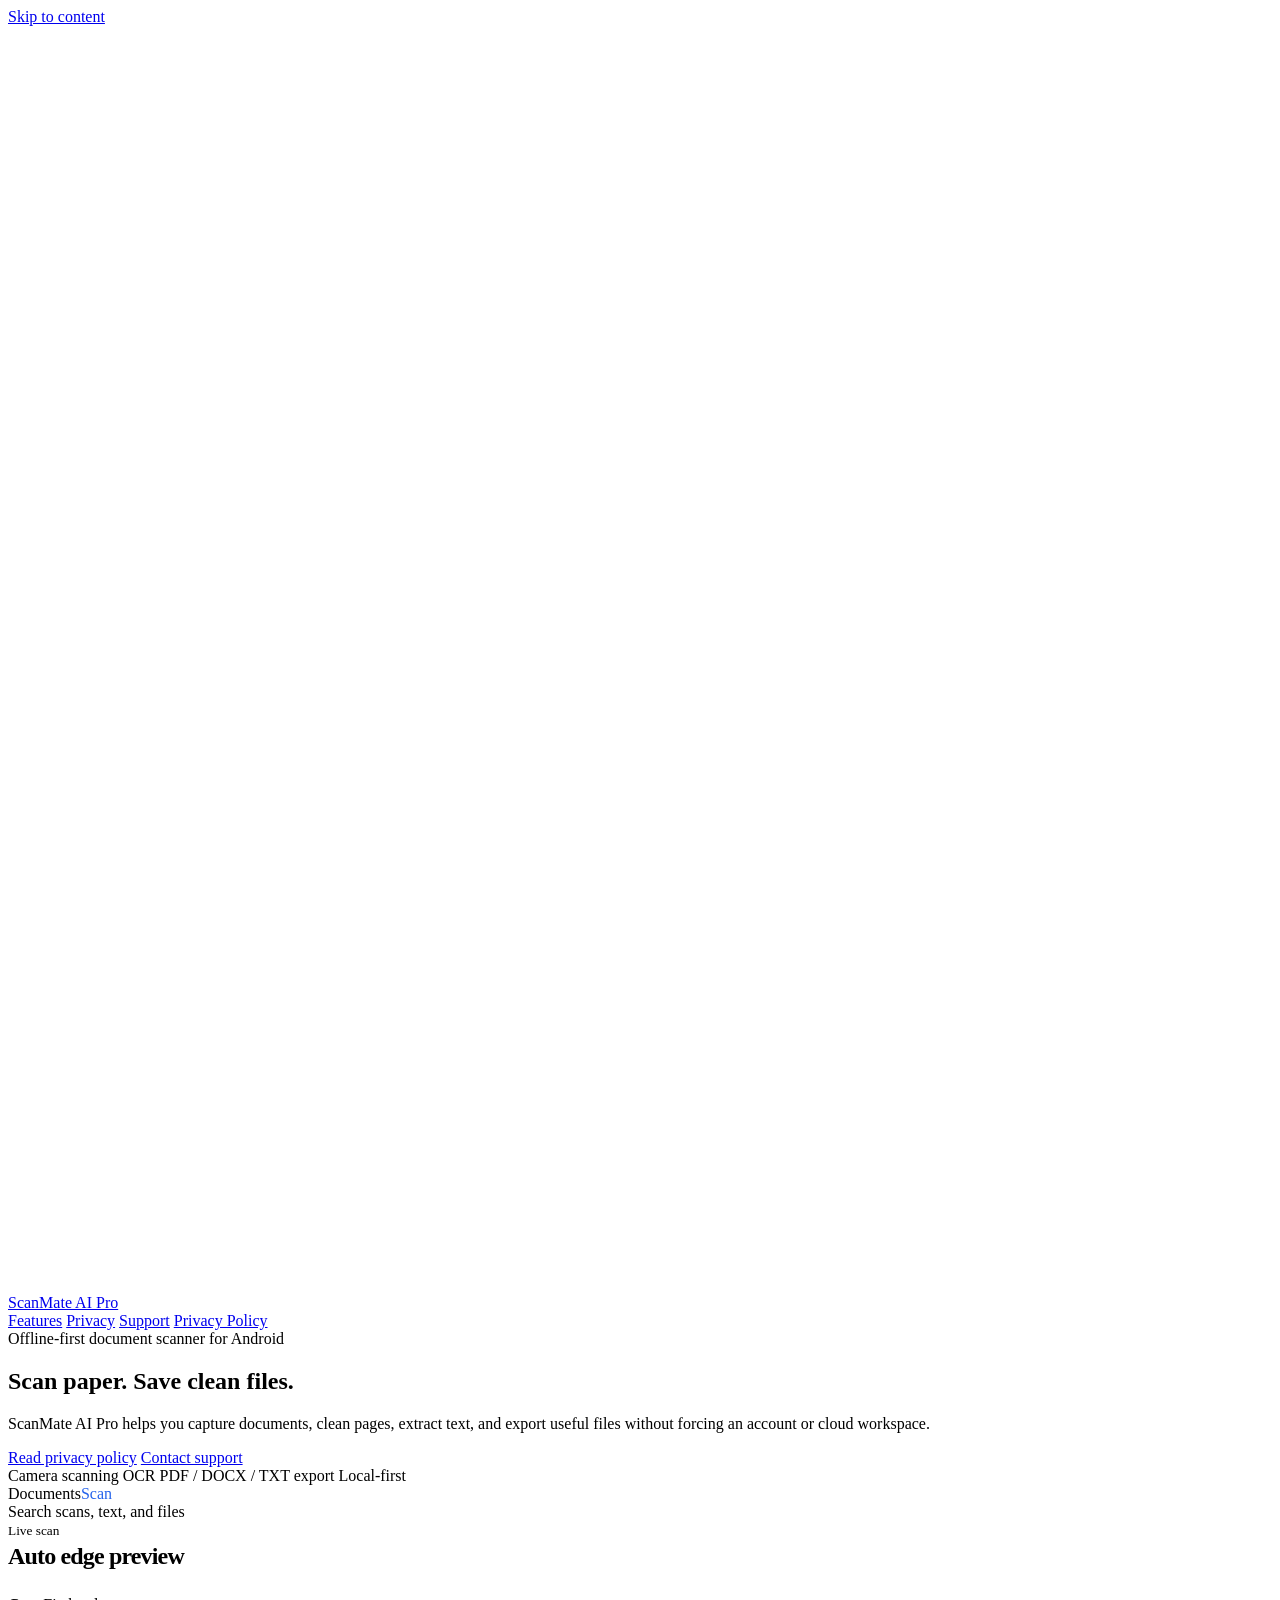
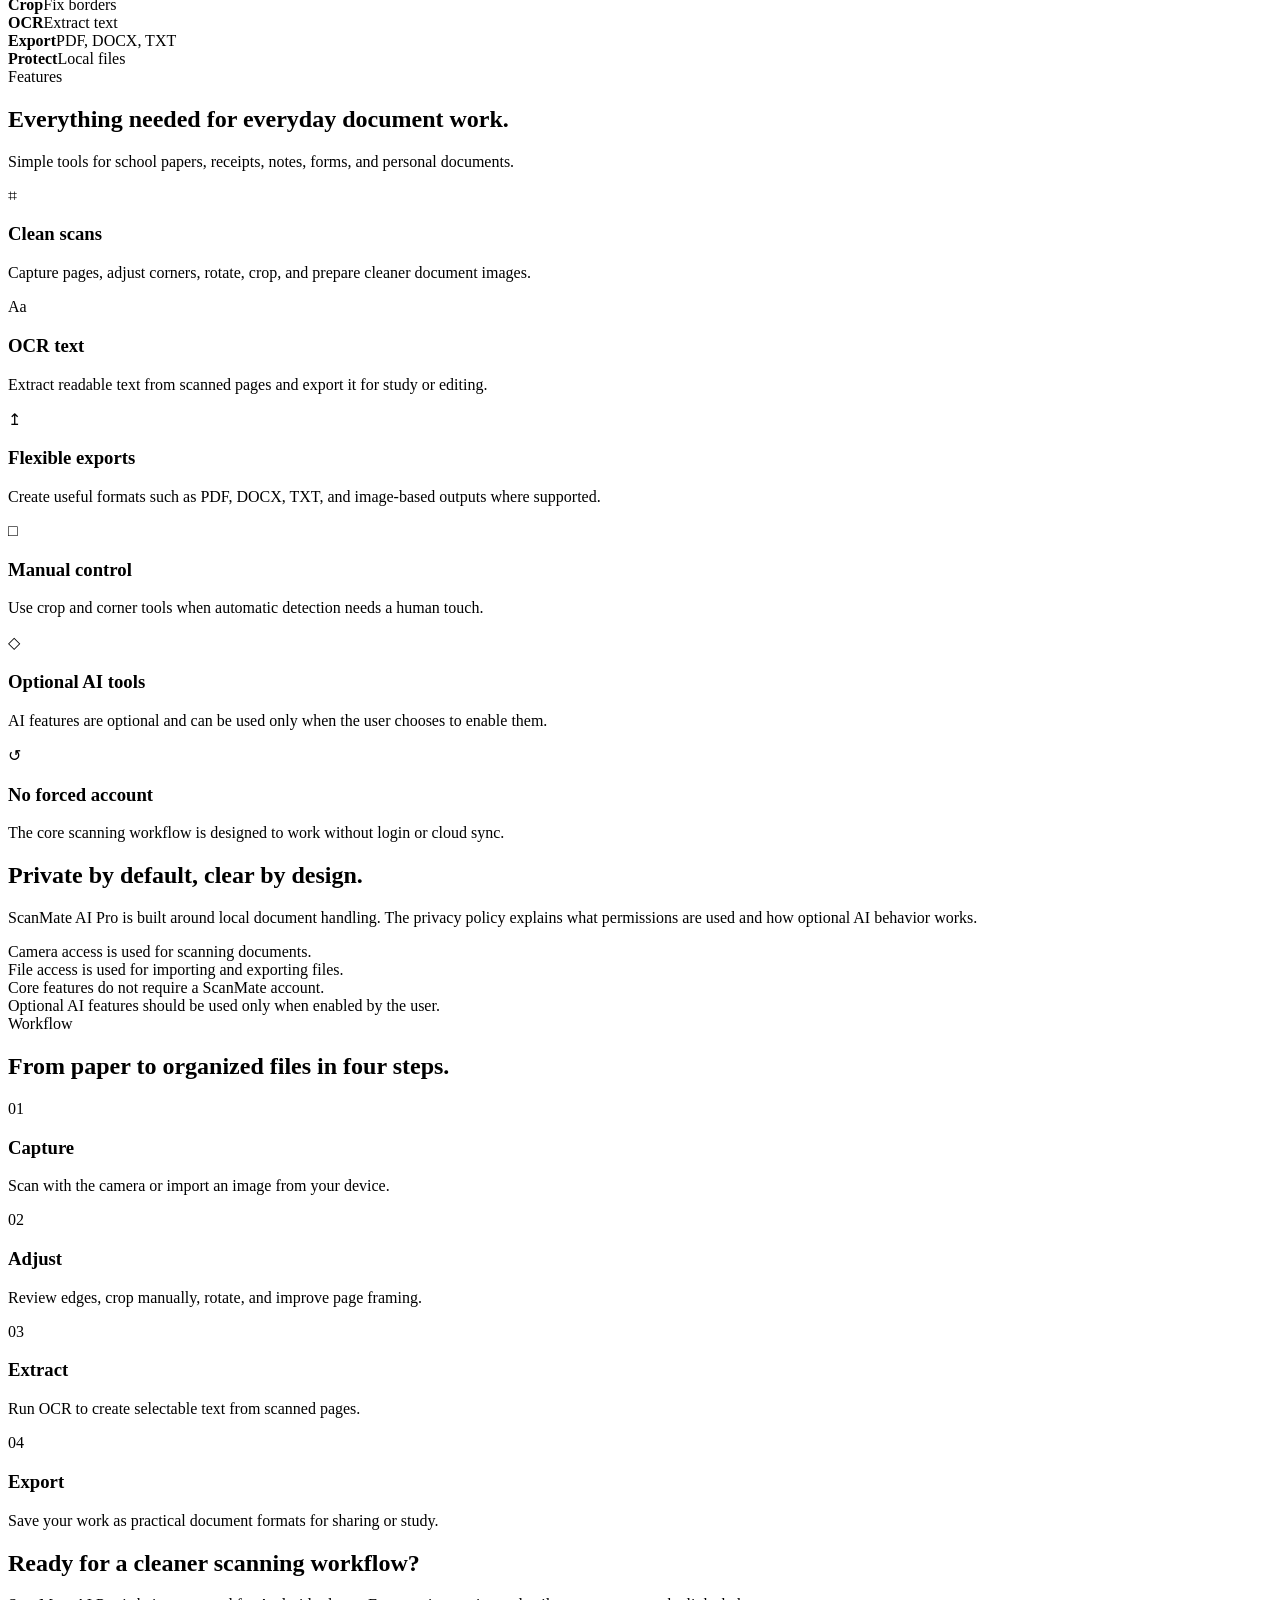
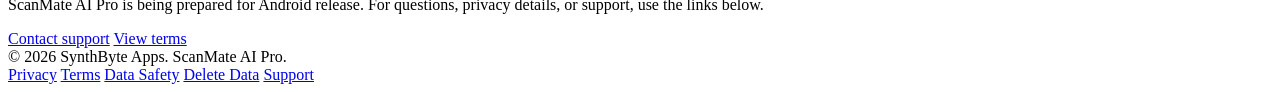
==== commit d6ec0e00: "Add files via upload" ====
--- a/index.html
+++ b/index.html
@@ -1,712 +1,145 @@
 <!doctype html>
 <html lang="en">
 <head>
-  <meta charset="utf-8" />
-  <meta name="viewport" content="width=device-width, initial-scale=1" />
-  <title>ScanMate AI Pro — Offline Document Scanner for Android</title>
-  <meta name="description" content="ScanMate AI Pro is an offline-first Android document scanner for clean scans, OCR, PDF/DOCX/TXT export, QR tools, and optional user-controlled AI features." />
-  <meta name="theme-color" content="#0f172a" />
-  <meta property="og:title" content="ScanMate AI Pro" />
-  <meta property="og:description" content="A clean offline-first scanner for documents, OCR, exports, and local productivity tools." />
-  <meta property="og:type" content="website" />
-  <style>
-    :root {
-      color-scheme: light dark;
-      --bg: #f8fafc;
-      --surface: rgba(255,255,255,.76);
-      --surface-strong: #ffffff;
-      --ink: #0f172a;
-      --muted: #64748b;
-      --line: rgba(15,23,42,.10);
-      --line-strong: rgba(15,23,42,.16);
-      --blue: #2563eb;
-      --cyan: #06b6d4;
-      --navy: #0f172a;
-      --green: #10b981;
-      --radius: 24px;
-      --radius-sm: 14px;
-      --shadow: 0 24px 70px rgba(15, 23, 42, .10);
-      --max: 1120px;
-    }
-
-    * { box-sizing: border-box; }
-    html { scroll-behavior: smooth; }
-    body {
-      margin: 0;
-      font-family: ui-sans-serif, system-ui, -apple-system, BlinkMacSystemFont, "Segoe UI", Roboto, Arial, sans-serif;
-      color: var(--ink);
-      background:
-        radial-gradient(circle at 20% 0%, rgba(37,99,235,.13), transparent 28rem),
-        radial-gradient(circle at 85% 10%, rgba(6,182,212,.12), transparent 24rem),
-        linear-gradient(180deg, #ffffff 0%, var(--bg) 45%, #eef2ff 100%);
-      text-rendering: optimizeLegibility;
-      -webkit-font-smoothing: antialiased;
-    }
-
-    a { color: inherit; text-decoration: none; }
-    p { margin: 0; }
-    .shell { width: min(var(--max), calc(100% - 40px)); margin: 0 auto; }
-
-    .topbar {
-      position: sticky;
-      top: 0;
-      z-index: 20;
-      background: rgba(248,250,252,.72);
-      backdrop-filter: blur(18px);
-      border-bottom: 1px solid var(--line);
-    }
-
-    .nav {
-      height: 68px;
-      display: flex;
-      align-items: center;
-      justify-content: space-between;
-      gap: 18px;
-    }
-
-    .brand {
-      display: inline-flex;
-      align-items: center;
-      gap: 10px;
-      font-weight: 720;
-      letter-spacing: -.03em;
-    }
-
-    .mark {
-      width: 32px;
-      height: 32px;
-      border-radius: 10px;
-      background: linear-gradient(135deg, var(--navy), var(--blue));
-      display: grid;
-      place-items: center;
-      box-shadow: 0 10px 30px rgba(37,99,235,.24);
-    }
-
-    .mark svg { width: 21px; height: 21px; }
-    .links { display: flex; align-items: center; gap: 22px; color: var(--muted); font-size: 14px; font-weight: 560; }
-    .links a:hover { color: var(--ink); }
-    .nav-actions { display: flex; align-items: center; gap: 10px; }
-
-    .btn {
-      display: inline-flex;
-      align-items: center;
-      justify-content: center;
-      min-height: 42px;
-      padding: 0 16px;
-      border-radius: 999px;
-      font-size: 14px;
-      font-weight: 650;
-      border: 1px solid var(--line-strong);
-      background: rgba(255,255,255,.66);
-      color: var(--ink);
-      box-shadow: 0 1px 0 rgba(255,255,255,.8) inset;
-    }
-
-    .btn.primary {
-      background: var(--ink);
-      color: white;
-      border-color: var(--ink);
-      box-shadow: 0 14px 40px rgba(15,23,42,.18);
-    }
-
-    .btn:hover { transform: translateY(-1px); }
-
-    .hero {
-      padding: 88px 0 54px;
-      text-align: center;
-      position: relative;
-    }
-
-    .eyebrow {
-      display: inline-flex;
-      align-items: center;
-      gap: 8px;
-      margin-bottom: 22px;
-      padding: 7px 11px;
-      border: 1px solid var(--line);
-      border-radius: 999px;
-      background: rgba(255,255,255,.62);
-      color: var(--muted);
-      font-size: 13px;
-      font-weight: 620;
-    }
-
-    .dot { width: 8px; height: 8px; border-radius: 999px; background: linear-gradient(135deg, var(--blue), var(--cyan)); }
-
-    h1 {
-      margin: 0 auto;
-      max-width: 850px;
-      font-size: clamp(44px, 8vw, 86px);
-      line-height: .96;
-      letter-spacing: -.07em;
-      font-weight: 820;
-    }
-
-    .hero-copy {
-      max-width: 650px;
-      margin: 24px auto 0;
-      font-size: clamp(17px, 2vw, 20px);
-      color: var(--muted);
-      line-height: 1.65;
-    }
-
-    .hero-actions {
-      display: flex;
-      justify-content: center;
-      flex-wrap: wrap;
-      gap: 12px;
-      margin-top: 32px;
-    }
-
-    .trust-row {
-      display: grid;
-      grid-template-columns: repeat(4, 1fr);
-      gap: 10px;
-      margin-top: 44px;
-    }
-
-    .trust-pill {
-      border: 1px solid var(--line);
-      border-radius: 999px;
-      padding: 12px 14px;
-      background: rgba(255,255,255,.58);
-      color: #475569;
-      font-size: 13px;
-      font-weight: 620;
-    }
-
-    .product {
-      padding: 34px 0 86px;
-    }
-
-    .product-frame {
-      border: 1px solid var(--line);
-      border-radius: calc(var(--radius) + 8px);
-      background: rgba(255,255,255,.62);
-      box-shadow: var(--shadow);
-      padding: 14px;
-    }
-
-    .mockup {
-      min-height: 560px;
-      border-radius: var(--radius);
-      border: 1px solid var(--line);
-      overflow: hidden;
-      background:
-        linear-gradient(180deg, rgba(15,23,42,.94), rgba(15,23,42,.88)),
-        radial-gradient(circle at 50% 0%, rgba(6,182,212,.25), transparent 25rem);
-      display: grid;
-      grid-template-columns: 1fr 390px;
-      color: white;
-    }
-
-    .preview-left {
-      padding: 38px;
-      display: flex;
-      flex-direction: column;
-      justify-content: space-between;
-      min-width: 0;
-    }
-
-    .window-dots { display: flex; gap: 7px; margin-bottom: 26px; }
-    .window-dots span { width: 10px; height: 10px; border-radius: 999px; background: rgba(255,255,255,.22); }
-
-    .scan-card {
-      width: min(360px, 100%);
-      margin: 0 auto;
-      aspect-ratio: 3 / 4.05;
-      background: #f8fafc;
-      color: #0f172a;
-      border-radius: 22px;
-      padding: 26px;
-      position: relative;
-      box-shadow: 0 32px 90px rgba(0,0,0,.35);
-      transform: rotate(-1.8deg);
-    }
-
-    .scan-card::before,
-    .scan-card::after {
-      content: "";
-      position: absolute;
-      width: 42px;
-      height: 42px;
-      border-color: var(--cyan);
-      border-style: solid;
-    }
-
-    .scan-card::before { top: 15px; left: 15px; border-width: 3px 0 0 3px; border-radius: 12px 0 0 0; }
-    .scan-card::after { right: 15px; bottom: 15px; border-width: 0 3px 3px 0; border-radius: 0 0 12px 0; }
-
-    .doc-title { height: 22px; width: 52%; background: #0f172a; border-radius: 9px; margin-bottom: 26px; }
-    .line { height: 11px; border-radius: 999px; background: #cbd5e1; margin: 13px 0; }
-    .line.blue { background: linear-gradient(90deg, #2563eb, #06b6d4); }
-    .line.short { width: 62%; }
-    .line.med { width: 78%; }
-    .doc-grid { display: grid; grid-template-columns: 1fr 1fr; gap: 12px; margin: 32px 0; }
-    .doc-box { height: 64px; border: 1px solid #e2e8f0; border-radius: 14px; background: white; }
-    .sparkle { position: absolute; top: 58px; right: 58px; color: var(--cyan); font-size: 28px; }
-
-    .preview-caption {
-      display: grid;
-      grid-template-columns: repeat(3, 1fr);
-      gap: 12px;
-      margin-top: 32px;
-    }
-
-    .caption-card {
-      border: 1px solid rgba(255,255,255,.12);
-      background: rgba(255,255,255,.05);
-      border-radius: 18px;
-      padding: 16px;
-    }
-
-    .caption-card strong { display: block; font-size: 13px; margin-bottom: 4px; }
-    .caption-card span { color: rgba(255,255,255,.58); font-size: 12px; line-height: 1.45; }
-
-    .preview-right {
-      border-left: 1px solid rgba(255,255,255,.10);
-      background: rgba(255,255,255,.04);
-      padding: 30px;
-      display: flex;
-      flex-direction: column;
-      justify-content: center;
-      gap: 16px;
-    }
-
-    .panel {
-      border: 1px solid rgba(255,255,255,.12);
-      background: rgba(2,6,23,.42);
-      border-radius: 20px;
-      padding: 18px;
-    }
-
-    .panel-kicker { color: rgba(255,255,255,.52); font-size: 12px; font-weight: 700; text-transform: uppercase; letter-spacing: .08em; }
-    .panel-title { margin-top: 8px; font-size: 18px; font-weight: 760; letter-spacing: -.03em; }
-    .panel-text { margin-top: 8px; color: rgba(255,255,255,.62); font-size: 13px; line-height: 1.55; }
-
-    .section {
-      padding: 74px 0;
-      border-top: 1px solid var(--line);
-    }
-
-    .section-head {
-      display: flex;
-      align-items: end;
-      justify-content: space-between;
-      gap: 28px;
-      margin-bottom: 28px;
-    }
-
-    .section h2 {
-      margin: 0;
-      max-width: 620px;
-      font-size: clamp(32px, 5vw, 58px);
-      line-height: 1;
-      letter-spacing: -.055em;
-    }
-
-    .section-note {
-      max-width: 390px;
-      color: var(--muted);
-      line-height: 1.65;
-      font-size: 15px;
-    }
-
-    .features {
-      display: grid;
-      grid-template-columns: repeat(3, 1fr);
-      gap: 14px;
-    }
-
-    .feature {
-      background: rgba(255,255,255,.70);
-      border: 1px solid var(--line);
-      border-radius: var(--radius);
-      padding: 24px;
-      min-height: 210px;
-    }
-
-    .feature-icon {
-      width: 38px;
-      height: 38px;
-      border-radius: 13px;
-      display: grid;
-      place-items: center;
-      background: #eef2ff;
-      color: var(--blue);
-      margin-bottom: 20px;
-    }
-
-    .feature h3 {
-      margin: 0 0 8px;
-      font-size: 18px;
-      letter-spacing: -.03em;
-    }
-
-    .feature p {
-      color: var(--muted);
-      line-height: 1.65;
-      font-size: 14px;
-    }
-
-    .privacy-card {
-      display: grid;
-      grid-template-columns: .9fr 1.1fr;
-      gap: 16px;
-      align-items: stretch;
-      background: var(--surface-strong);
-      border: 1px solid var(--line);
-      border-radius: calc(var(--radius) + 6px);
-      padding: 14px;
-      box-shadow: var(--shadow);
-    }
-
-    .privacy-copy {
-      padding: 30px;
-      border-radius: var(--radius);
-      background: linear-gradient(135deg, var(--navy), #111827);
-      color: white;
-    }
-
-    .privacy-copy h2 { margin: 0; font-size: clamp(30px, 4vw, 52px); letter-spacing: -.055em; line-height: 1; }
-    .privacy-copy p { color: rgba(255,255,255,.66); line-height: 1.65; margin-top: 18px; }
-
-    .checklist {
-      display: grid;
-      gap: 10px;
-      padding: 16px;
-    }
-
-    .check {
-      border: 1px solid var(--line);
-      border-radius: 18px;
-      padding: 16px;
-      background: rgba(248,250,252,.75);
-      display: flex;
-      gap: 12px;
-      align-items: flex-start;
-    }
-
-    .check svg { flex: 0 0 auto; margin-top: 2px; color: var(--green); }
-    .check strong { display: block; font-size: 14px; margin-bottom: 3px; }
-    .check span { color: var(--muted); font-size: 13px; line-height: 1.5; }
-
-    .workflow {
-      display: grid;
-      grid-template-columns: repeat(4, 1fr);
-      gap: 12px;
-    }
-
-    .step {
-      border: 1px solid var(--line);
-      background: rgba(255,255,255,.66);
-      border-radius: 22px;
-      padding: 22px;
-    }
-
-    .step small {
-      display: inline-flex;
-      margin-bottom: 28px;
-      color: var(--muted);
-      font-weight: 720;
-      letter-spacing: .04em;
-    }
-
-    .step h3 { margin: 0 0 8px; font-size: 17px; letter-spacing: -.03em; }
-    .step p { color: var(--muted); font-size: 14px; line-height: 1.6; }
-
-    .cta {
-      padding: 80px 0 90px;
-    }
-
-    .cta-box {
-      border-radius: 34px;
-      border: 1px solid var(--line);
-      background:
-        radial-gradient(circle at 15% 15%, rgba(37,99,235,.18), transparent 22rem),
-        radial-gradient(circle at 80% 20%, rgba(6,182,212,.16), transparent 22rem),
-        #ffffff;
-      box-shadow: var(--shadow);
-      padding: clamp(28px, 6vw, 64px);
-      text-align: center;
-    }
-
-    .cta-box h2 {
-      margin: 0 auto;
-      max-width: 700px;
-      font-size: clamp(34px, 6vw, 64px);
-      line-height: .98;
-      letter-spacing: -.06em;
-    }
-
-    .cta-box p {
-      max-width: 600px;
-      margin: 18px auto 0;
-      color: var(--muted);
-      line-height: 1.7;
-    }
-
-    footer {
-      border-top: 1px solid var(--line);
-      padding: 34px 0;
-      color: var(--muted);
-      font-size: 14px;
-    }
-
-    .footer-grid {
-      display: flex;
-      justify-content: space-between;
-      align-items: center;
-      gap: 18px;
-      flex-wrap: wrap;
-    }
-
-    .footer-links { display: flex; flex-wrap: wrap; gap: 16px; }
-    .footer-links a { color: var(--muted); }
-    .footer-links a:hover { color: var(--ink); }
-
-    @media (max-width: 900px) {
-      .links { display: none; }
-      .trust-row, .features, .workflow { grid-template-columns: 1fr 1fr; }
-      .mockup { grid-template-columns: 1fr; }
-      .preview-right { border-left: 0; border-top: 1px solid rgba(255,255,255,.10); }
-      .privacy-card { grid-template-columns: 1fr; }
-      .section-head { display: block; }
-      .section-note { margin-top: 14px; }
-    }
-
-    @media (max-width: 620px) {
-      .shell { width: min(100% - 26px, var(--max)); }
-      .nav-actions .btn:not(.primary) { display: none; }
-      .hero { padding-top: 58px; }
-      .trust-row, .features, .workflow, .preview-caption { grid-template-columns: 1fr; }
-      .preview-left, .preview-right { padding: 22px; }
-      .mockup { min-height: 0; }
-      .scan-card { transform: none; }
-      .hero-actions .btn { width: 100%; }
-    }
-  </style>
+  <meta charset="utf-8">
+  <meta name="viewport" content="width=device-width, initial-scale=1">
+  <title>ScanMate AI Pro — Clean Document Scanner for Android</title>
+  <meta name="description" content="ScanMate AI Pro is an offline-first Android document scanner for scanning, OCR, crop tools, and PDF/DOCX/TXT export.">
+  <meta name="theme-color" content="#fbfcff">
+  <link rel="stylesheet" href="assets/style.css">
 </head>
 <body>
-  <header class="topbar">
-    <div class="shell nav">
-      <a class="brand" href="index.html" aria-label="ScanMate AI Pro home">
-        <span class="mark" aria-hidden="true">
-          <svg viewBox="0 0 24 24" fill="none">
-            <rect x="6" y="4" width="12" height="16" rx="2.2" fill="#f8fafc"/>
-            <path d="M9 10h6M9 13h5M9 16h3" stroke="#2563eb" stroke-width="1.6" stroke-linecap="round"/>
-            <path d="M4 8V5.5C4 4.7 4.7 4 5.5 4H8M16 4h2.5c.8 0 1.5.7 1.5 1.5V8M20 16v2.5c0 .8-.7 1.5-1.5 1.5H16M8 20H5.5C4.7 20 4 19.3 4 18.5V16" stroke="#22d3ee" stroke-width="1.7" stroke-linecap="round"/>
-          </svg>
-        </span>
-        <span>ScanMate AI Pro</span>
-      </a>
-
-      <nav class="links" aria-label="Primary navigation">
-        <a href="#features">Features</a>
-        <a href="#privacy">Privacy</a>
-        <a href="#workflow">Workflow</a>
-        <a href="support.html">Support</a>
-      </nav>
-
-      <div class="nav-actions">
-        <a class="btn" href="privacy.html">Privacy</a>
-        <a class="btn primary" href="#status">Google Play</a>
+<a class="skip" href="#main">Skip to content</a>
+<header class="site-header">
+  <div class="container nav">
+    <a class="brand" href="index.html" aria-label="ScanMate AI Pro home"><span class="brand-mark"><svg viewBox="0 0 24 24" fill="none" aria-hidden="true"><path d="M8 3h6l4 4v14H8a2 2 0 0 1-2-2V5a2 2 0 0 1 2-2Z" stroke="white" stroke-width="1.7"/><path d="M14 3v5h5M9 12h6M9 15h5M9 18h4" stroke="white" stroke-width="1.7" stroke-linecap="round"/></svg></span><span>ScanMate AI Pro</span></a>
+    <nav class="nav-links" aria-label="Main navigation">
+      <a href="index.html#features">Features</a>
+      <a href="index.html#privacy">Privacy</a>
+      <a href="support.html">Support</a>
+      <a class="nav-cta" href="privacy.html">Privacy Policy</a>
+    </nav>
+  </div>
+</header>
+<main id="main">
+<section class="hero">
+  <div class="container hero-grid">
+    <div>
+      <div class="eyebrow"><span class="dot"></span> Offline-first document scanner for Android</div>
+      <h1>Scan paper. Save clean files.</h1>
+      <p class="hero-copy">ScanMate AI Pro helps you capture documents, clean pages, extract text, and export useful files without forcing an account or cloud workspace.</p>
+      <div class="hero-actions">
+        <a class="button primary" href="privacy.html">Read privacy policy</a>
+        <a class="button secondary" href="support.html">Contact support</a>
+      </div>
+      <div class="trust-row" aria-label="Highlights">
+        <span class="pill">Camera scanning</span>
+        <span class="pill">OCR</span>
+        <span class="pill">PDF / DOCX / TXT export</span>
+        <span class="pill">Local-first</span>
       </div>
     </div>
-  </header>
-
-  <main>
-    <section class="shell hero">
-      <div class="eyebrow"><span class="dot"></span>Offline-first scanner for Android</div>
-      <h1>Turn paper into clean, useful files.</h1>
-      <p class="hero-copy">
-        ScanMate AI Pro helps you capture documents, fix page edges, run OCR, and export files without making a cloud account part of the core workflow.
-      </p>
-      <div class="hero-actions">
-        <a class="btn primary" href="#features">See what it does</a>
-        <a class="btn" href="privacy.html">Read privacy policy</a>
-      </div>
-
-      <div class="trust-row" aria-label="Product highlights">
-        <div class="trust-pill">No required login for core tools</div>
-        <div class="trust-pill">Camera scan + image import</div>
-        <div class="trust-pill">PDF, DOCX, TXT exports</div>
-        <div class="trust-pill">Optional AI with user control</div>
-      </div>
-    </section>
-
-    <section class="shell product" aria-label="Product preview">
-      <div class="product-frame">
-        <div class="mockup">
-          <div class="preview-left">
-            <div>
-              <div class="window-dots" aria-hidden="true"><span></span><span></span><span></span></div>
-              <div class="scan-card" aria-label="Document scanning preview">
-                <div class="sparkle" aria-hidden="true">✦</div>
-                <div class="doc-title"></div>
-                <div class="line blue med"></div>
-                <div class="line"></div>
-                <div class="line short"></div>
-                <div class="doc-grid">
-                  <div class="doc-box"></div>
-                  <div class="doc-box"></div>
-                  <div class="doc-box"></div>
-                  <div class="doc-box"></div>
-                </div>
-                <div class="line blue"></div>
-                <div class="line med"></div>
-                <div class="line short"></div>
-              </div>
-            </div>
-
-            <div class="preview-caption">
-              <div class="caption-card"><strong>Capture</strong><span>Scan from camera or import from gallery.</span></div>
-              <div class="caption-card"><strong>Clean</strong><span>Crop, rotate, correct corners, and improve readability.</span></div>
-              <div class="caption-card"><strong>Export</strong><span>Create practical files for school, office, or records.</span></div>
+    <div class="phone-wrap" aria-hidden="true">
+      <div class="phone">
+        <div class="screen">
+          <div class="app-top">
+            <div class="app-title"><span>Documents</span><span style="color:#2563eb">Scan</span></div>
+            <div class="search">Search scans, text, and files</div>
+          </div>
+          <div class="scan-card">
+            <small>Live scan</small>
+            <div style="font-size:24px;font-weight:650;letter-spacing:-.035em;margin-top:4px">Auto edge preview</div>
+            <div class="doc-preview">
+              <span class="corner tl"></span><span class="corner tr"></span><span class="corner bl"></span><span class="corner br"></span>
+              <div class="paper"><div class="line"></div><div class="line"></div><div class="line short"></div><div style="height:26px"></div><div class="line"></div><div class="line short"></div></div>
             </div>
           </div>
-
-          <aside class="preview-right">
-            <div class="panel">
-              <div class="panel-kicker">Page tools</div>
-              <div class="panel-title">Precise manual control</div>
-              <p class="panel-text">Automatic edge detection is helpful, but the final control stays with the user through crop and corner tools.</p>
-            </div>
-            <div class="panel">
-              <div class="panel-kicker">OCR</div>
-              <div class="panel-title">Readable text exports</div>
-              <p class="panel-text">Extract recognized text and export it to common formats such as TXT or DOCX when supported by the app version.</p>
-            </div>
-            <div class="panel">
-              <div class="panel-kicker">AI</div>
-              <div class="panel-title">Optional, not forced</div>
-              <p class="panel-text">Core scanning works without AI. Optional AI tools may require a user-provided API key and user action.</p>
-            </div>
-          </aside>
-        </div>
-      </div>
-    </section>
-
-    <section id="features" class="shell section">
-      <div class="section-head">
-        <h2>Everything important. Nothing noisy.</h2>
-        <p class="section-note">The app is designed around the tasks people actually need after scanning a page: clean it, read it, export it, and find it again.</p>
-      </div>
-
-      <div class="features">
-        <article class="feature">
-          <div class="feature-icon">▣</div>
-          <h3>Document scanning</h3>
-          <p>Capture pages with camera tools, import images, adjust edges, and keep scans organized in a local document workspace.</p>
-        </article>
-        <article class="feature">
-          <div class="feature-icon">⌁</div>
-          <h3>OCR and exports</h3>
-          <p>Recognize text where available and export documents to useful formats such as PDF, DOCX, TXT, or images depending on the selected workflow.</p>
-        </article>
-        <article class="feature">
-          <div class="feature-icon">◇</div>
-          <h3>Page editing</h3>
-          <p>Use crop, rotate, filters, corner correction, reorder, duplicate, and delete tools to prepare cleaner final documents.</p>
-        </article>
-        <article class="feature">
-          <div class="feature-icon">⌘</div>
-          <h3>Offline-first by design</h3>
-          <p>Core scanning and document management are designed to work locally on the device without requiring an account or cloud sync.</p>
-        </article>
-        <article class="feature">
-          <div class="feature-icon">⌕</div>
-          <h3>Useful tools</h3>
-          <p>Access practical document utilities such as OCR, compression, protection, import/export, QR tools, and local file management.</p>
-        </article>
-        <article class="feature">
-          <div class="feature-icon">✦</div>
-          <h3>Optional AI tools</h3>
-          <p>AI features are optional. If enabled, they should be clear to the user and may depend on a user-provided API key or provider settings.</p>
-        </article>
-      </div>
-    </section>
-
-    <section id="privacy" class="shell section">
-      <div class="privacy-card">
-        <div class="privacy-copy">
-          <h2>Privacy that matches the product.</h2>
-          <p>
-            ScanMate AI Pro is a document app, so the language is direct: documents belong to the user, and core workflows are designed around local processing.
-          </p>
-        </div>
-
-        <div class="checklist">
-          <div class="check">
-            <svg width="18" height="18" viewBox="0 0 20 20" fill="none"><path d="M16.5 5.5 8 14l-4-4" stroke="currentColor" stroke-width="2" stroke-linecap="round" stroke-linejoin="round"/></svg>
-            <div><strong>No required account for core scanning</strong><span>The app does not need a login just to scan, edit, and manage documents locally.</span></div>
-          </div>
-          <div class="check">
-            <svg width="18" height="18" viewBox="0 0 20 20" fill="none"><path d="M16.5 5.5 8 14l-4-4" stroke="currentColor" stroke-width="2" stroke-linecap="round" stroke-linejoin="round"/></svg>
-            <div><strong>Clear permission purpose</strong><span>Camera access is for scanning. File/media access is for importing and saving user-selected files.</span></div>
-          </div>
-          <div class="check">
-            <svg width="18" height="18" viewBox="0 0 20 20" fill="none"><path d="M16.5 5.5 8 14l-4-4" stroke="currentColor" stroke-width="2" stroke-linecap="round" stroke-linejoin="round"/></svg>
-            <div><strong>Optional AI is disclosed</strong><span>If optional AI features are used, the user should understand when selected content may leave the device for processing.</span></div>
+          <div class="tool-list">
+            <div class="tool"><b>Crop</b><span>Fix borders</span></div>
+            <div class="tool"><b>OCR</b><span>Extract text</span></div>
+            <div class="tool"><b>Export</b><span>PDF, DOCX, TXT</span></div>
+            <div class="tool"><b>Protect</b><span>Local files</span></div>
           </div>
         </div>
       </div>
-    </section>
+    </div>
+  </div>
+</section>
 
-    <section id="workflow" class="shell section">
-      <div class="section-head">
-        <h2>A simple scan workflow.</h2>
-        <p class="section-note">The product direction is intentionally practical: quick capture, clean edits, useful exports, and fewer distractions.</p>
+<section id="features">
+  <div class="container">
+    <div class="section-head">
+      <div class="label">Features</div>
+      <h2>Everything needed for everyday document work.</h2>
+      <p>Simple tools for school papers, receipts, notes, forms, and personal documents.</p>
+    </div>
+    <div class="cards">
+      <article class="card"><div class="card-icon">⌗</div><h3>Clean scans</h3><p>Capture pages, adjust corners, rotate, crop, and prepare cleaner document images.</p></article>
+      <article class="card"><div class="card-icon">Aa</div><h3>OCR text</h3><p>Extract readable text from scanned pages and export it for study or editing.</p></article>
+      <article class="card"><div class="card-icon">↥</div><h3>Flexible exports</h3><p>Create useful formats such as PDF, DOCX, TXT, and image-based outputs where supported.</p></article>
+      <article class="card"><div class="card-icon">□</div><h3>Manual control</h3><p>Use crop and corner tools when automatic detection needs a human touch.</p></article>
+      <article class="card"><div class="card-icon">◇</div><h3>Optional AI tools</h3><p>AI features are optional and can be used only when the user chooses to enable them.</p></article>
+      <article class="card"><div class="card-icon">↺</div><h3>No forced account</h3><p>The core scanning workflow is designed to work without login or cloud sync.</p></article>
+    </div>
+  </div>
+</section>
+
+<section id="privacy">
+  <div class="container">
+    <div class="privacy-band">
+      <div>
+        <h2>Private by default, clear by design.</h2>
+        <p>ScanMate AI Pro is built around local document handling. The privacy policy explains what permissions are used and how optional AI behavior works.</p>
       </div>
+      <div class="checks">
+        <div class="check">Camera access is used for scanning documents.</div>
+        <div class="check">File access is used for importing and exporting files.</div>
+        <div class="check">Core features do not require a ScanMate account.</div>
+        <div class="check">Optional AI features should be used only when enabled by the user.</div>
+      </div>
+    </div>
+  </div>
+</section>
 
-      <div class="workflow">
-        <article class="step">
-          <small>01</small>
-          <h3>Scan or import</h3>
-          <p>Use camera capture or bring in existing images from the device.</p>
-        </article>
-        <article class="step">
-          <small>02</small>
-          <h3>Correct the page</h3>
-          <p>Adjust crop, corners, rotation, and filters before exporting.</p>
-        </article>
-        <article class="step">
-          <small>03</small>
-          <h3>Extract text</h3>
-          <p>Run OCR and review recognized text for supported documents.</p>
-        </article>
-        <article class="step">
-          <small>04</small>
-          <h3>Export safely</h3>
-          <p>Create files for sharing, school, business, or personal records.</p>
-        </article>
+<section id="workflow">
+  <div class="container">
+    <div class="section-head">
+      <div class="label">Workflow</div>
+      <h2>From paper to organized files in four steps.</h2>
+    </div>
+    <div class="workflow">
+      <div class="step"><div class="step-num">01</div><h3>Capture</h3><p>Scan with the camera or import an image from your device.</p></div>
+      <div class="step"><div class="step-num">02</div><h3>Adjust</h3><p>Review edges, crop manually, rotate, and improve page framing.</p></div>
+      <div class="step"><div class="step-num">03</div><h3>Extract</h3><p>Run OCR to create selectable text from scanned pages.</p></div>
+      <div class="step"><div class="step-num">04</div><h3>Export</h3><p>Save your work as practical document formats for sharing or study.</p></div>
+    </div>
+  </div>
+</section>
+
+<section>
+  <div class="container">
+    <div class="cta">
+      <h2>Ready for a cleaner scanning workflow?</h2>
+      <p>ScanMate AI Pro is being prepared for Android release. For questions, privacy details, or support, use the links below.</p>
+      <div class="hero-actions" style="justify-content:center">
+        <a class="button primary" href="support.html">Contact support</a>
+        <a class="button secondary" href="terms.html">View terms</a>
       </div>
-    </section>
-
-    <section id="status" class="shell cta">
-      <div class="cta-box">
-        <h2>Built for people who scan real documents.</h2>
-        <p>
-          ScanMate AI Pro is being prepared for Android release. For questions, support, or privacy requests, use the official support page below.
-        </p>
-        <div class="hero-actions">
-          <a class="btn primary" href="support.html">Contact support</a>
-          <a class="btn" href="data-safety.html">View data safety summary</a>
-        </div>
-      </div>
-    </section>
-  </main>
-
-  <footer>
-    <div class="shell footer-grid">
-      <div>© 2026 SynthByte Apps. ScanMate AI Pro.</div>
-      <nav class="footer-links" aria-label="Footer links">
-        <a href="privacy.html">Privacy</a>
-        <a href="terms.html">Terms</a>
-        <a href="support.html">Support</a>
-        <a href="delete-data.html">Delete data</a>
-      </nav>
     </div>
-  </footer>
+  </div>
+</section>
+</main>
+<footer class="site-footer">
+  <div class="container footer-grid">
+    <div>© 2026 SynthByte Apps. ScanMate AI Pro.</div>
+    <div class="footer-links">
+      <a href="privacy.html">Privacy</a>
+      <a href="terms.html">Terms</a>
+      <a href="data-safety.html">Data Safety</a>
+      <a href="delete-data.html">Delete Data</a>
+      <a href="support.html">Support</a>
+    </div>
+  </div>
+</footer>
 </body>
-</html>
+</html>
